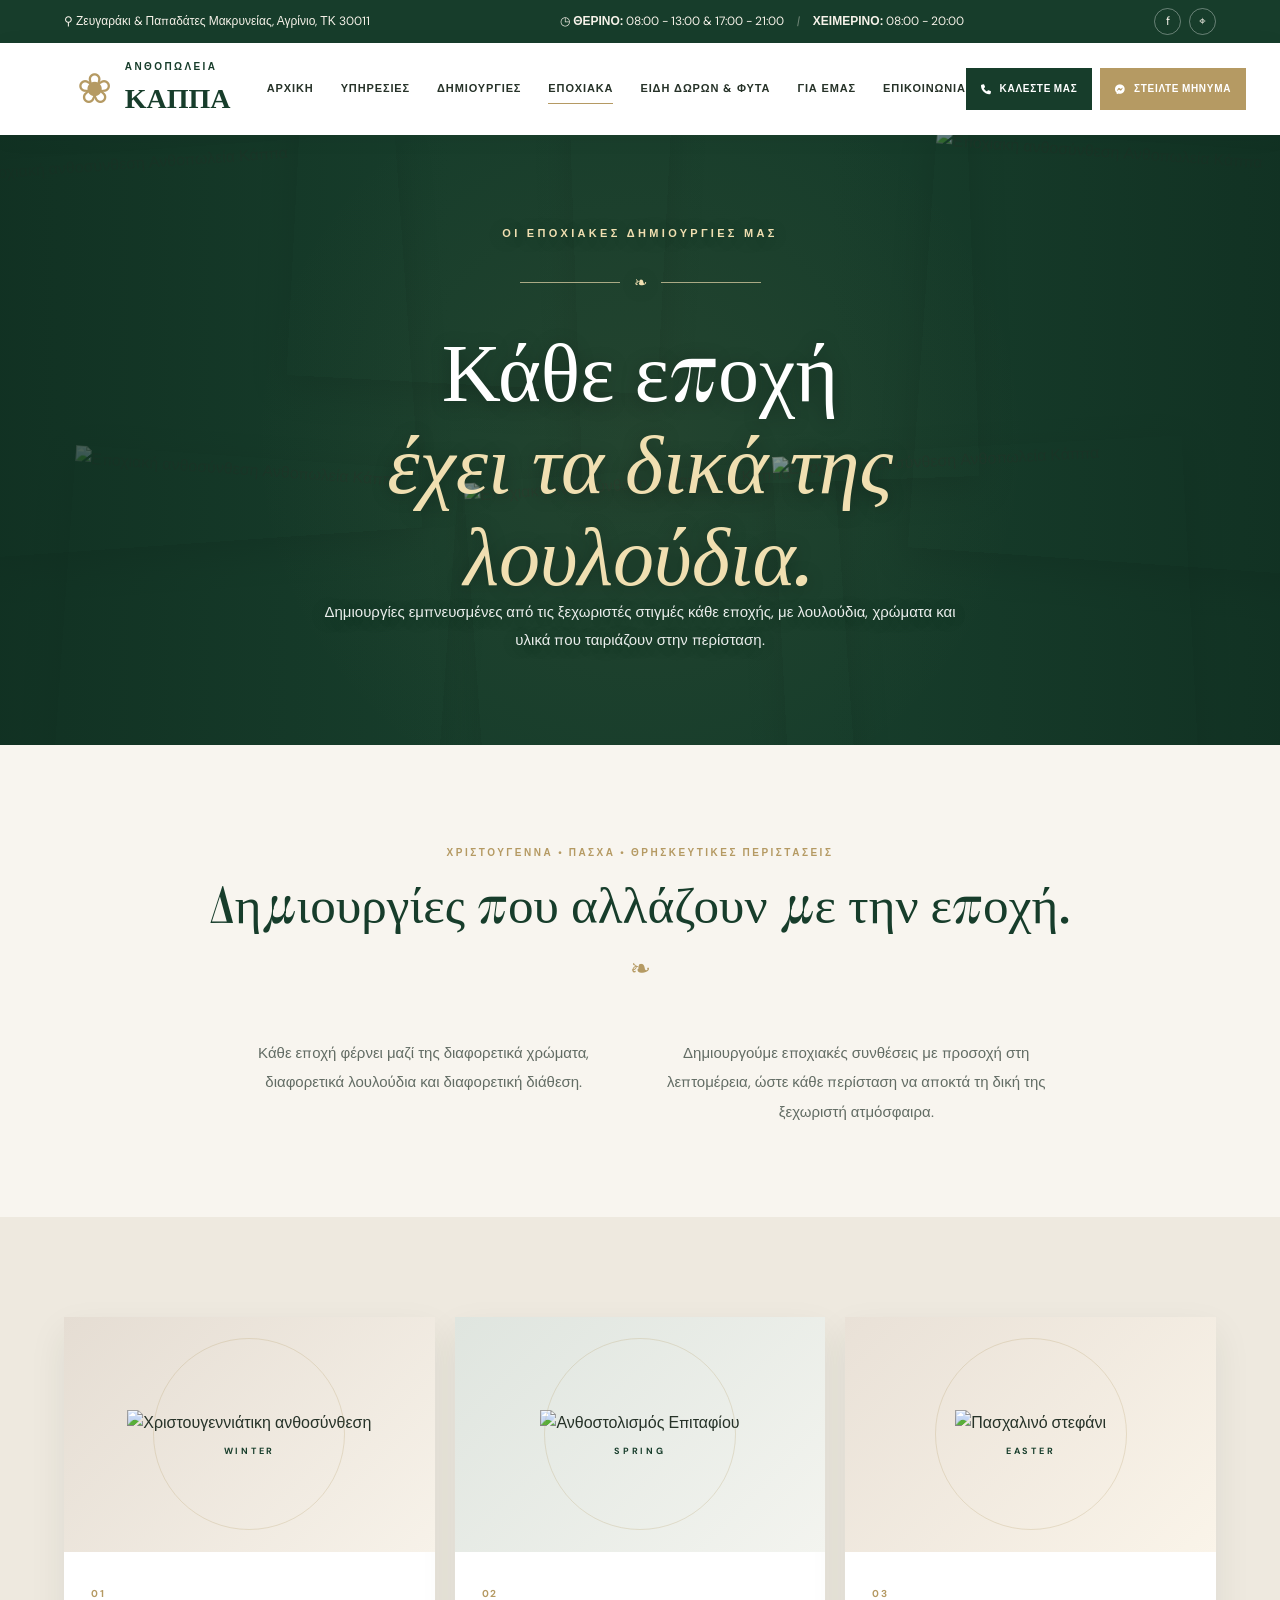
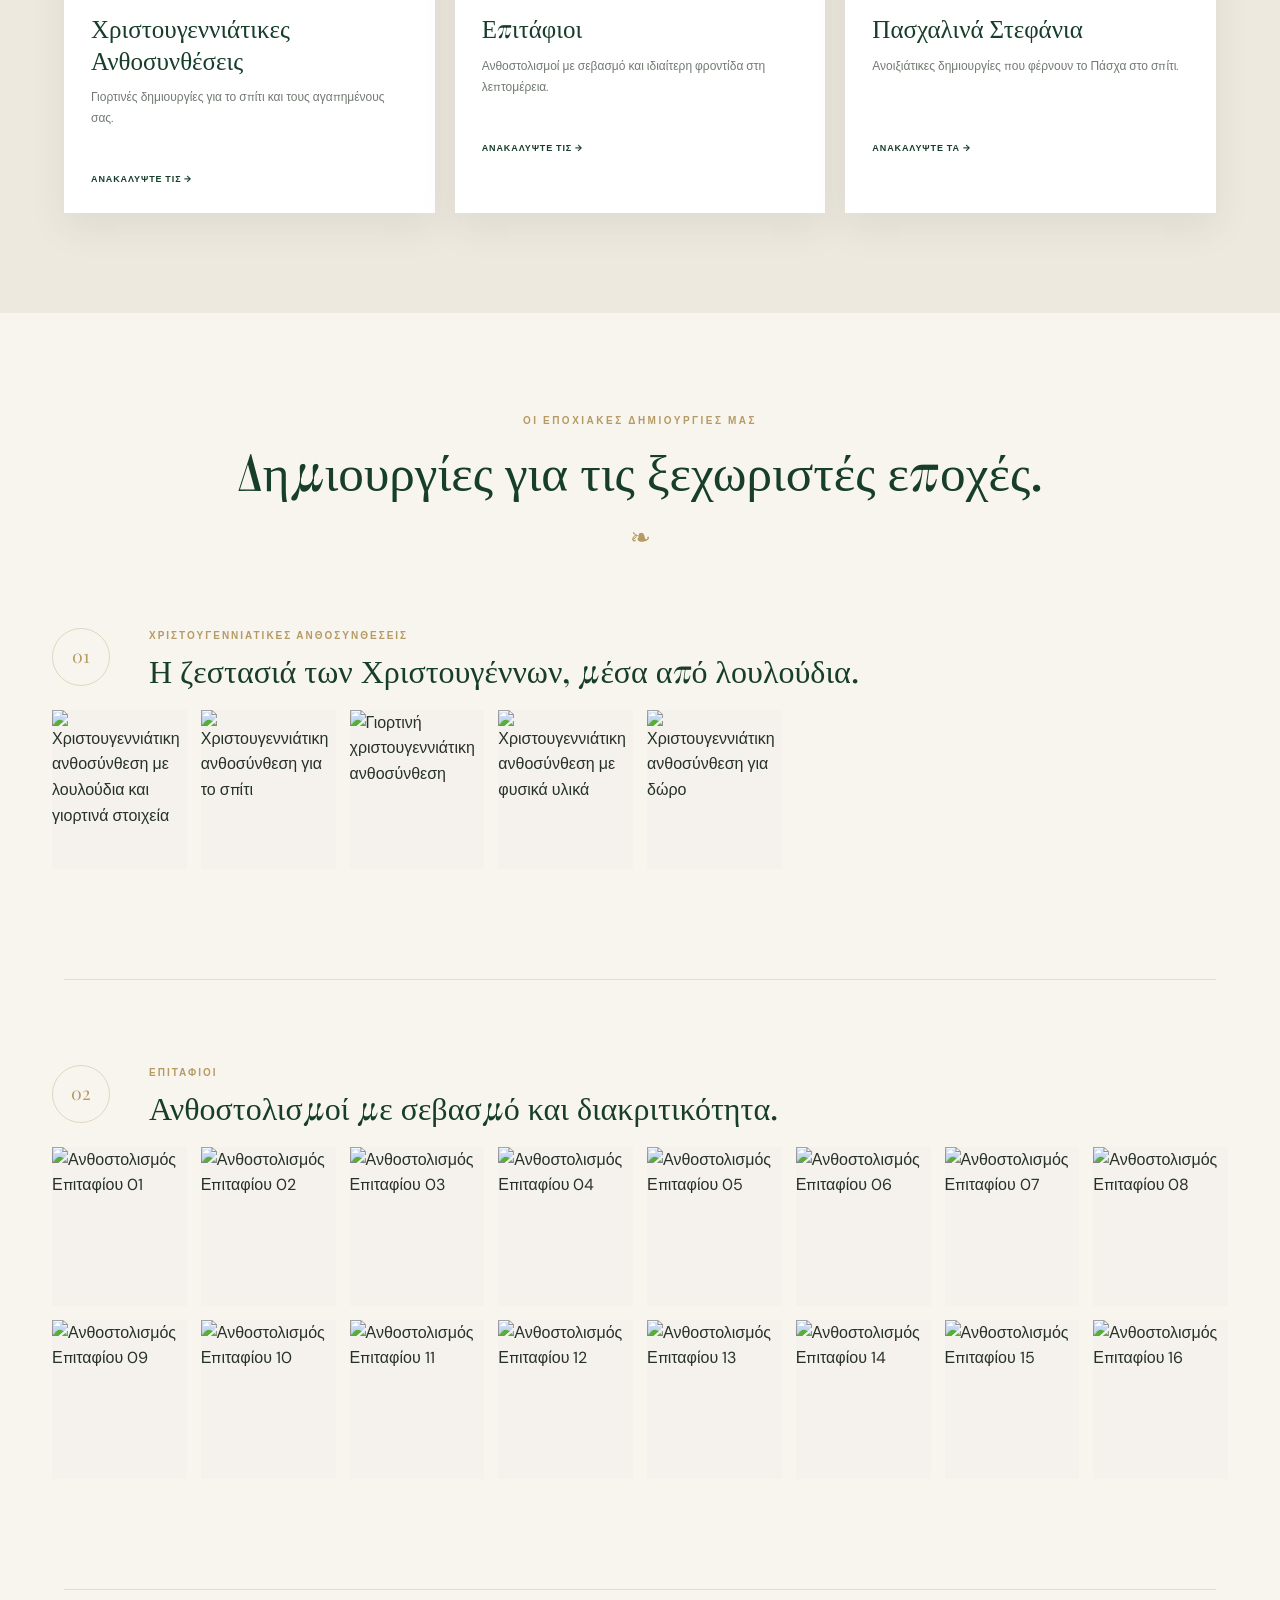
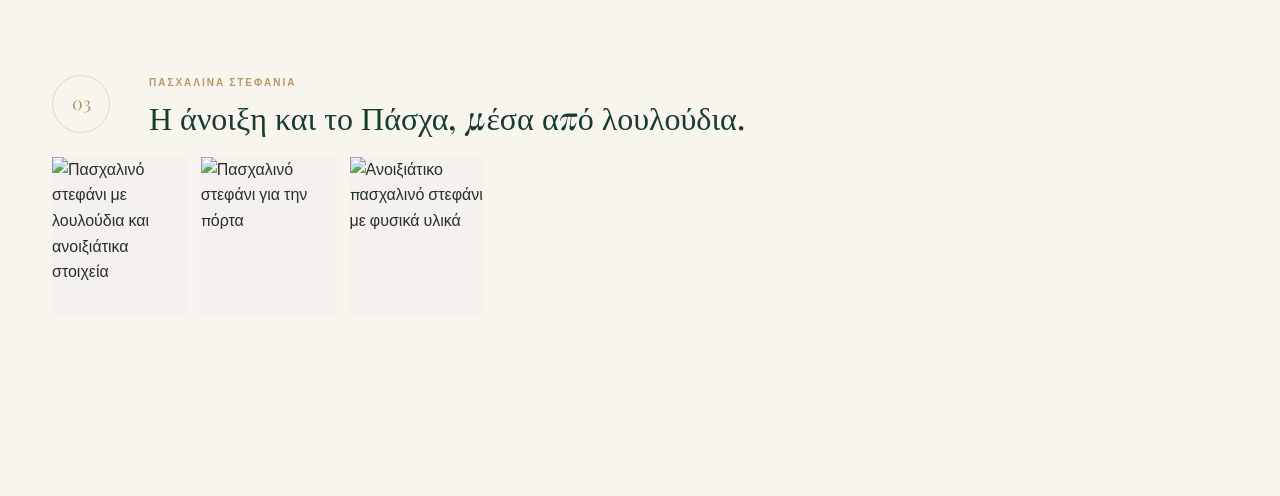
==== anthopoleia-kappa-clean/seasonal.html @ 79886b34 "Add files via upload" ====
<!doctype html>
<html lang="el">

<head>

    <meta charset="utf-8">

    <meta
        name="viewport"
        content="width=device-width, initial-scale=1"
    >

    <meta
        name="description"
        content="Ανθοπωλεία Κάππα — εποχιακές ανθοσυνθέσεις, Χριστουγεννιάτικες δημιουργίες, Επιτάφιοι και Πασχαλινά στεφάνια."
    >

    <title>
        Εποχιακά | Ανθοπωλεία Κάππα
    </title>

    <link rel="preconnect" href="https://fonts.googleapis.com">

    <link
        rel="preconnect"
        href="https://fonts.gstatic.com"
        crossorigin
    >

    <link
        href="https://fonts.googleapis.com/css2?family=DM+Sans:wght@400;500;600;700&family=Playfair+Display:ital,wght@0,500;0,600;1,500&display=swap"
        rel="stylesheet"
    >

    <link
        rel="stylesheet"
        href="https://cdnjs.cloudflare.com/ajax/libs/font-awesome/6.5.2/css/all.min.css"
    >

    <link
        rel="stylesheet"
        href="seasonal.css"
    >

</head>


<body>


<!-- =====================================================
     TOP BAR
     ===================================================== -->

<div class="topbar">

    <div>
        ⚲ Ζευγαράκι &amp; Παπαδάτες Μακρυνείας,
        Αγρίνιο, ΤΚ 30011
    </div>

    <div class="hours">

        ◷

        <b>ΘΕΡΙΝΟ:</b>
        08:00 - 13:00 &amp; 17:00 - 21:00

        <i>|</i>

        <b>ΧΕΙΜΕΡΙΝΟ:</b>
        08:00 - 20:00

    </div>

    <div class="social">

        <a
            href="https://www.facebook.com/anthopoleia.kappa?locale=el_GR"
            target="_blank"
            rel="noopener"
            aria-label="Facebook"
        >
            f
        </a>

        <a
            href="contact.html"
            aria-label="Επικοινωνία"
        >
            ⌖
        </a>

    </div>

</div>



<!-- =====================================================
     HEADER
     ===================================================== -->

<header class="header">

    <a
        class="logo"
        href="index.html"
        aria-label="Ανθοπωλεία Κάππα - Αρχική"
    >

        <span class="flower-logo">
            ❀
        </span>

        <span>

            <small>
                ΑΝΘΟΠΩΛΕΙΑ
            </small>

            <strong>
                ΚΑΠΠΑ
            </strong>

        </span>

    </a>


    <button
        class="menu"
        aria-label="Μενού"
        aria-expanded="false"
        type="button"
    >
        ☰
    </button>


    <!-- =================================================
         NAVIGATION
         ================================================= -->

    <nav id="mainNav">

        <a href="index.html">
            ΑΡΧΙΚΗ
        </a>


        <!-- ΥΠΗΡΕΣΙΕΣ -->

        <div class="nav-item has-dropdown">

            <div class="nav-parent">

                <a href="services.html">
                    ΥΠΗΡΕΣΙΕΣ
                </a>

            </div>

            <div class="dropdown">

                <a href="services.html#weddings">
                    ΣΤΟΛΙΣΜΟΙ ΓΑΜΩΝ
                </a>

                <a href="services.html#baptisms">
                    ΣΤΟΛΙΣΜΟΙ ΒΑΠΤΙΣΕΩΝ
                </a>

                <a href="services.html#wedding-baptism">
                    ΣΤΟΛΙΣΜΟΙ ΓΑΜΟΥ &amp; ΒΑΠΤΙΣΗΣ
                </a>

                <a href="services.html#epitaphs">
                    ΣΤΟΛΙΣΜΟΙ ΕΠΙΤΑΦΙΩΝ
                </a>

            </div>

        </div>


        <!-- ΔΗΜΙΟΥΡΓΙΕΣ -->

        <div class="nav-item has-dropdown">

            <div class="nav-parent">

                <a href="creations.html">
                    ΔΗΜΙΟΥΡΓΙΕΣ
                </a>

            </div>

            <div class="dropdown">

                <a href="creations.html#bouquets">
                    ΑΝΘΟΔΕΣΜΕΣ
                </a>

                <a href="creations.html#arrangements">
                    ΑΝΘΟΣΥΝΘΕΣΕΙΣ
                </a>

                <a href="creations.html#columns">
                    ΑΝΘΟΣΤΗΛΕΣ
                </a>

                <a href="creations.html#religious-festivals">
                    ΘΡΗΣΚΕΥΤΙΚΕΣ ΠΑΝΗΓΥΡΕΙΣ
                </a>

                <a href="creations.html#icons">
                    ΣΤΟΛΙΣΜΟΙ ΕΙΚΟΝΩΝ
                </a>

                <a href="creations.html#plant-baskets">
                    ΚΑΛΑΘΙΑ ΜΕ ΦΥΤΑ
                </a>

                <a href="creations.html#gift-baskets">
                    ΚΑΛΑΘΙΑ ΜΕ ΦΥΤΑ &amp; ΔΩΡΑ
                </a>

                <a href="creations.html#birthdays">
                    ΜΠΟΥΚΕΤΑ ΓΙΑ ΓΕΝΕΘΛΙΑ/ΓΕΝΝΗΣΕΙΣ/ΕΠΕΤΕΙΟΥΣ
                </a>

            </div>

        </div>


        <!-- ΕΠΟΧΙΑΚΑ -->

        <div class="nav-item has-dropdown">

            <div class="nav-parent">

                <a
                    href="seasonal.html"
                    class="active"
                >
                    ΕΠΟΧΙΑΚΑ
                </a>

            </div>

            <div class="dropdown">

                <a href="seasonal.html#christmas">
                    ΧΡΙΣΤΟΥΓΕΝΝΙΑΤΙΚΕΣ ΑΝΘΟΣΥΝΘΕΣΕΙΣ
                </a>

                <a href="seasonal.html#epitaphs">
                    ΕΠΙΤΑΦΙΟΙ
                </a>

                <a href="seasonal.html#easter">
                    ΠΑΣΧΑΛΙΝΑ ΣΤΕΦΑΝΙΑ
                </a>

            </div>

        </div>


        <!-- ΕΙΔΗ ΔΩΡΩΝ & ΦΥΤΑ -->

        <div class="nav-item has-dropdown">

            <div class="nav-parent">

                <a href="gifts-plants.html">
                    ΕΙΔΗ ΔΩΡΩΝ &amp; ΦΥΤΑ
                </a>

            </div>

            <div class="dropdown">

                <a href="gifts-plants.html#gifts">
                    ΕΙΔΗ ΔΩΡΩΝ
                </a>

                <a href="gifts-plants.html#plants">
                    ΦΥΤΑ &amp; ΓΛΑΣΤΡΕΣ
                </a>

                <a href="gifts-plants.html#gift-baskets">
                    ΚΑΛΑΘΙΑ ΜΕ ΦΥΤΑ &amp; ΔΩΡΑ
                </a>

                <a href="gifts-plants.html#memory-cemetery">
                    ΕΙΔΗ ΜΝΗΜΗΣ &amp; ΚΟΙΜΗΤΗΡΙΟΥ
                </a>

            </div>

        </div>


        <a href="index.html#about">
            ΓΙΑ ΕΜΑΣ
        </a>


        <a href="index.html#contact">
            ΕΠΙΚΟΙΝΩΝΙΑ
        </a>

    </nav>


    <div class="cta-buttons">

        <a
            href="tel:+302635051011"
            class="cta-primary"
            aria-label="Καλέστε μας"
        >
            <i class="fa-solid fa-phone"></i>
            <span>ΚΑΛΕΣΤΕ ΜΑΣ</span>
        </a>

        <a
            href="https://m.me/anthopoleia.kappa"
            class="cta-secondary"
            target="_blank"
            rel="noopener"
            aria-label="Στείλε μήνυμα"
        >
            <i class="fa-brands fa-facebook-messenger"></i>
            <span>ΣΤΕΙΛΤΕ ΜΗΝΥΜΑ</span>
        </a>

    </div>

</header>



<!-- =====================================================
     MAIN
     ===================================================== -->

<main>


<!-- =====================================================
     HERO
     ===================================================== -->

<section class="seasonal-hero">

    <div class="seasonal-collage">

        <div class="collage-photo collage-photo-1">
            <img
                src="images/fotos/foto-1.png"
                alt="Εποχιακή ανθοσύνθεση Ανθοπωλεία Κάππα"
            >
        </div>

        <div class="collage-photo collage-photo-2">
            <img
                src="images/fotos/foto-2.png"
                alt="Εποχιακή ανθοσύνθεση Ανθοπωλεία Κάππα"
            >
        </div>

        <div class="collage-photo collage-photo-3">
            <img
                src="images/fotos/foto-3.png"
                alt="Εποχιακή ανθοσύνθεση Ανθοπωλεία Κάππα"
            >
        </div>

        <div class="collage-photo collage-photo-4">
            <img
                src="images/fotos/foto-4.png"
                alt="Εποχιακή ανθοσύνθεση Ανθοπωλεία Κάππα"
            >
        </div>

        <div class="collage-photo collage-photo-5">
            <img
                src="images/fotos/foto-5.png"
                alt="Εποχιακή ανθοσύνθεση Ανθοπωλεία Κάππα"
            >
        </div>

        <div class="collage-photo collage-photo-6">
            <img
                src="images/fotos/foto-6.png"
                alt="Εποχιακή ανθοσύνθεση Ανθοπωλεία Κάππα"
            >
        </div>

        <div class="collage-photo collage-photo-7">
            <img
                src="images/fotos/foto-7.png"
                alt="Εποχιακή ανθοσύνθεση Ανθοπωλεία Κάππα"
            >
        </div>

    </div>


    <div class="seasonal-collage-overlay"></div>


    <div class="seasonal-hero-content">

        <p>
            ΟΙ ΕΠΟΧΙΑΚΕΣ ΔΗΜΙΟΥΡΓΙΕΣ ΜΑΣ
        </p>

        <div class="hero-rule">

            <span></span>

            ❧

            <span></span>

        </div>

        <h1>
            Κάθε εποχή<br>
            <em>έχει τα δικά της λουλούδια.</em>
        </h1>

        <div class="hero-intro">

            Δημιουργίες εμπνευσμένες από
            τις ξεχωριστές στιγμές κάθε εποχής,
            με λουλούδια, χρώματα και υλικά
            που ταιριάζουν στην περίσταση.

        </div>

    </div>


</section>



<!-- =====================================================
     INTRO
     ===================================================== -->

<section class="seasonal-intro section">

    <div class="section-title">

        <p>
            ΧΡΙΣΤΟΥΓΕΝΝΑ • ΠΑΣΧΑ • ΘΡΗΣΚΕΥΤΙΚΕΣ ΠΕΡΙΣΤΑΣΕΙΣ
        </p>

        <h2>
            Δημιουργίες που αλλάζουν με την εποχή.
        </h2>

        <div class="title-decoration">
            ❧
        </div>

    </div>


    <div class="intro-text">

        <p>

            Κάθε εποχή φέρνει μαζί της
            διαφορετικά χρώματα, διαφορετικά
            λουλούδια και διαφορετική διάθεση.

        </p>

        <p>

            Δημιουργούμε εποχιακές συνθέσεις
            με προσοχή στη λεπτομέρεια,
            ώστε κάθε περίσταση να αποκτά
            τη δική της ξεχωριστή ατμόσφαιρα.

        </p>

    </div>

</section>



<!-- =====================================================
     SEASONAL SELECTOR
     ===================================================== -->

<section class="seasonal-selector">

    <div class="section">

        <div class="season-cards">


            <!-- CHRISTMAS -->

            <a
                href="#christmas"
                class="season-card christmas-card"
            >

                <div class="season-card-art">

                    <img
                        src="images/christmas/xristougenniatiki-anthosynthesi-4.png"
                        alt="Χριστουγεννιάτικη ανθοσύνθεση"
                    >

                    <div class="season-card-art-overlay"></div>

                    <small>
                        WINTER
                    </small>

                </div>

                <div class="season-card-content">

                    <span class="number">
                        01
                    </span>

                    <h3>
                        Χριστουγεννιάτικες
                        Ανθοσυνθέσεις
                    </h3>

                    <p>
                        Γιορτινές δημιουργίες
                        για το σπίτι και τους
                        αγαπημένους σας.
                    </p>

                    <span class="season-link">
                        ΑΝΑΚΑΛΥΨΤΕ ΤΙΣ →
                    </span>

                </div>

            </a>



            <!-- EPITAPHS -->

            <a
                href="#epitaphs"
                class="season-card epitaph-card"
            >

                <div class="season-card-art">

                    <img
                        src="images/EPITAPHS!/epitaph-05.png"
                        alt="Ανθοστολισμός Επιταφίου"
                    >

                    <div class="season-card-art-overlay"></div>

                    <small>
                        SPRING
                    </small>

                </div>

                <div class="season-card-content">

                    <span class="number">
                        02
                    </span>

                    <h3>
                        Επιτάφιοι
                    </h3>

                    <p>
                        Ανθοστολισμοί με σεβασμό
                        και ιδιαίτερη φροντίδα
                        στη λεπτομέρεια.
                    </p>

                    <span class="season-link">
                        ΑΝΑΚΑΛΥΨΤΕ ΤΙΣ →
                    </span>

                </div>

            </a>



            <!-- EASTER -->

            <a
                href="#easter"
                class="season-card easter-card"
            >

                <div class="season-card-art">

                    <img
                        src="images/easter/pashalino-stefani-3.png"
                        alt="Πασχαλινό στεφάνι"
                    >

                    <div class="season-card-art-overlay"></div>

                    <small>
                        EASTER
                    </small>

                </div>

                <div class="season-card-content">

                    <span class="number">
                        03
                    </span>

                    <h3>
                        Πασχαλινά
                        Στεφάνια
                    </h3>

                    <p>
                        Ανοιξιάτικες δημιουργίες
                        που φέρνουν το Πάσχα
                        στο σπίτι.
                    </p>

                    <span class="season-link">
                        ΑΝΑΚΑΛΥΨΤΕ ΤΑ →
                    </span>

                </div>

            </a>

        </div>

    </div>

</section>



<!-- =====================================================
     SEASONAL GALLERY
     ===================================================== -->

<section class="seasonal-gallery section">


    <div class="section-title">

        <p>
            ΟΙ ΕΠΟΧΙΑΚΕΣ ΔΗΜΙΟΥΡΓΙΕΣ ΜΑΣ
        </p>

        <h2>
            Δημιουργίες για τις ξεχωριστές εποχές.
        </h2>

        <div class="title-decoration">
            ❧
        </div>

    </div>



    <!-- =================================================
         CHRISTMAS
         ================================================= -->

<article
    id="christmas"
    class="season-block christmas-block"
>

    <div class="season-heading">

        <div class="season-number">
            01
        </div>

        <div>

            <p>
                ΧΡΙΣΤΟΥΓΕΝΝΙΑΤΙΚΕΣ ΑΝΘΟΣΥΝΘΕΣΕΙΣ
            </p>

            <h3>
                Η ζεστασιά των Χριστουγέννων,
                μέσα από λουλούδια.
            </h3>

        </div>

    </div>

<!--
    <div class="season-description">

        <p>
            Χριστουγεννιάτικες συνθέσεις
            για τραπέζια, χώρους και δώρα,
            με γιορτινά χρώματα και φυσικά υλικά.
        </p>

    </div>
    
-->

    <div class="season-gallery-grid">

        <!-- Χριστουγεννιάτικη ανθοσύνθεση 1 -->

        <div class="season-photo">

            <img
                src="images/christmas/xristougenniatiki-anthosynthesi-1.png"
                alt="Χριστουγεννιάτικη ανθοσύνθεση με λουλούδια και γιορτινά στοιχεία"
                loading="lazy"
            >

        </div>


        <!-- Χριστουγεννιάτικη ανθοσύνθεση 2 -->

        <div class="season-photo">

            <img
                src="images/christmas/xristougenniatiki-anthosynthesi-2.png"
                alt="Χριστουγεννιάτικη ανθοσύνθεση για το σπίτι"
                loading="lazy"
            >

        </div>


        <!-- Χριστουγεννιάτικη ανθοσύνθεση 3 -->

        <div class="season-photo">

            <img
                src="images/christmas/xristougenniatiki-anthosynthesi-3.png"
                alt="Γιορτινή χριστουγεννιάτικη ανθοσύνθεση"
                loading="lazy"
            >

        </div>


        <!-- Χριστουγεννιάτικη ανθοσύνθεση 4 -->

        <div class="season-photo">

            <img
                src="images/christmas/xristougenniatiki-anthosynthesi-4.png"
                alt="Χριστουγεννιάτικη ανθοσύνθεση με φυσικά υλικά"
                loading="lazy"
            >

        </div>


        <!-- Χριστουγεννιάτικη ανθοσύνθεση 5 -->

        <div class="season-photo">

            <img
                src="images/christmas/xristougenniatiki-anthosynthesi-5.png"
                alt="Χριστουγεννιάτικη ανθοσύνθεση για δώρο"
                loading="lazy"
            >

        </div>

    </div>


    
</article>



    <!-- =================================================
         EPITAPHS
         ================================================= -->

    <article
        id="epitaphs"
        class="season-block epitaph-block"
    >

        <div class="season-heading">

            <div class="season-number">
                02
            </div>

            <div>

                <p>
                    ΕΠΙΤΑΦΙΟΙ
                </p>

                <h3>
                    Ανθοστολισμοί με σεβασμό
                    και διακριτικότητα.
                </h3>

            </div>

        </div>
<!--

        <div class="season-description">

            <p>
                Προσεγμένες ανθοσυνθέσεις
                για τον Επιτάφιο, με σεβασμό
                στο χαρακτήρα και την ιερότητα
                της περίστασης.
            </p>

        </div>
        
-->


        <div class="season-gallery-grid">

            <div class="season-photo">
                <img
                    src="images/EPITAPHS!/epitaph-01.png"
                    alt="Ανθοστολισμός Επιταφίου 01"
                    loading="lazy"
                >
            </div>

            <div class="season-photo">
                <img
                    src="images/EPITAPHS!/epitaph-02.png"
                    alt="Ανθοστολισμός Επιταφίου 02"
                    loading="lazy"
                >
            </div>

            <div class="season-photo">
                <img
                    src="images/EPITAPHS!/epitaph-03.png"
                    alt="Ανθοστολισμός Επιταφίου 03"
                    loading="lazy"
                >
            </div>

            <div class="season-photo">
                <img
                    src="images/EPITAPHS!/epitaph-04.png"
                    alt="Ανθοστολισμός Επιταφίου 04"
                    loading="lazy"
                >
            </div>

            <div class="season-photo">
                <img
                    src="images/EPITAPHS!/epitaph-05.png"
                    alt="Ανθοστολισμός Επιταφίου 05"
                    loading="lazy"
                >
            </div>

            <div class="season-photo">
                <img
                    src="images/EPITAPHS!/epitaph-06.png"
                    alt="Ανθοστολισμός Επιταφίου 06"
                    loading="lazy"
                >
            </div>

            <div class="season-photo">
                <img
                    src="images/EPITAPHS!/epitaph-07.png"
                    alt="Ανθοστολισμός Επιταφίου 07"
                    loading="lazy"
                >
            </div>

            <div class="season-photo">
                <img
                    src="images/EPITAPHS!/epitaph-08.png"
                    alt="Ανθοστολισμός Επιταφίου 08"
                    loading="lazy"
                >
            </div>

            <div class="season-photo">
                <img
                    src="images/EPITAPHS!/epitaph-09.png"
                    alt="Ανθοστολισμός Επιταφίου 09"
                    loading="lazy"
                >
            </div>

            <div class="season-photo">
                <img
                    src="images/EPITAPHS!/epitaph-10.png"
                    alt="Ανθοστολισμός Επιταφίου 10"
                    loading="lazy"
                >
            </div>

            <div class="season-photo">
                <img
                    src="images/EPITAPHS!/epitaph-11.png"
                    alt="Ανθοστολισμός Επιταφίου 11"
                    loading="lazy"
                >
            </div>

            <div class="season-photo">
                <img
                    src="images/EPITAPHS!/epitaph-12.png"
                    alt="Ανθοστολισμός Επιταφίου 12"
                    loading="lazy"
                >
            </div>

            <div class="season-photo">
                <img
                    src="images/EPITAPHS!/epitaph-13.png"
                    alt="Ανθοστολισμός Επιταφίου 13"
                    loading="lazy"
                >
            </div>

            <div class="season-photo">
                <img
                    src="images/EPITAPHS!/epitaph-14.png"
                    alt="Ανθοστολισμός Επιταφίου 14"
                    loading="lazy"
                >
            </div>

            <div class="season-photo">
                <img
                    src="images/EPITAPHS!/epitaph-15.png"
                    alt="Ανθοστολισμός Επιταφίου 15"
                    loading="lazy"
                >
            </div>

            <div class="season-photo">
                <img
                    src="images/EPITAPHS!/epitaph-16.png"
                    alt="Ανθοστολισμός Επιταφίου 16"
                    loading="lazy"
                >
                </div>

            
        </div>

    </article>



    <!-- =================================================
         EASTER
         ================================================= -->

    <article
        id="easter"
        class="season-block easter-block"
    >

        <div class="season-heading">

            <div class="season-number">
                03
            </div>

                <div>

                    <p>
                        ΠΑΣΧΑΛΙΝΑ ΣΤΕΦΑΝΙΑ
                    </p>

                    <h3>
                        Η άνοιξη και το Πάσχα,
                        μέσα από λουλούδια.
                    </h3>

                </div>

            </div>

<!--
            <div class="season-description">

                <p>
                    Πασχαλινά στεφάνια
                    για την πόρτα και το σπίτι,
                    με ανοιξιάτικα χρώματα και φυσικά υλικά.
                </p>

            </div>
            
-->


            <div class="season-gallery-grid">

                <!-- Πασχαλινό στεφάνι 1 -->

                <div class="season-photo">

                    <img
                        src="images/easter/pashalino-stefani-1.png"
                        alt="Πασχαλινό στεφάνι με λουλούδια και ανοιξιάτικα στοιχεία"
                        loading="lazy"
                    >

                </div>


                <!-- Πασχαλινό στεφάνι 2 -->

                <div class="season-photo">

                    <img
                        src="images/easter/pashalino-stefani-2.png"
                        alt="Πασχαλινό στεφάνι για την πόρτα"
                        loading="lazy"
                    >

                </div>


                <!-- Πασχαλινό στεφάνι 3 -->

                <div class="season-photo">

                    <img
                        src="images/easter/pashalino-stefani-3.png"
                        alt="Ανοιξιάτικο πασχαλινό στεφάνι με φυσικά υλικά"
                        loading="lazy"
                    >

                </div>

            </div>


    </article>


</section>


</main>



<!-- =====================================================
     FOOTER
     ===================================================== 

<footer id="contact">

    <div class="footer-grid">

        <div>

            <h3>
                ΑΝΘΟΠΩΛΕΙΑ ΚΑΠΠΑ ❀࿐
            </h3>

            <p>

                Εσύ το φαντάζεσαι.<br>
                Εμείς το δημιουργούμε.

            </p>

        </div>


        <div>

            <h4>
                ΕΠΙΚΟΙΝΩΝΙΑ ✉︎ ☎︎
            </h4>

            <p>

                <a href="mailto:flowerkappa@yahoo.gr">
                    flowerkappa@yahoo.gr
                </a>

            </p>

            <p>

                <a href="tel:+302635051011">
                    2635 051011
                </a>

                <br>

                <a href="tel:+306958786970">
                    6958 786970
                </a>

                <br>

                <a href="tel:+306943153089">
                    6943 153089
                </a>

            </p>

        </div>


        <div>

            <h4>
                ΩΡΑΡΙΟ 🕒
            </h4>

            <p>

                <span class="footer-label">Θερινό:</span>
                08:00–13:00 &amp; 17:00–21:00

                <br>

                <span class="footer-label">Χειμερινό:</span>
                08:00–20:00

            </p>

        </div>


        <div>

            <h4>
                ΔΙΕΥΘΥΝΣΗ 📌
            </h4>

            <p>

                Ζευγαράκι &amp;
                Παπαδάτες Μακρυνείας

                <br>

                Αγρίνιο,
                ΤΚ 30011

            </p>

            <p class="footer-links">

                <a
                    href="https://www.facebook.com/anthopoleia.kappa/photos_by?locale=el_GR"
                    target="_blank"
                    rel="noopener"
                >
                    Facebook
                </a>

                &nbsp;·&nbsp;

                <a
                    href="https://m.me/anthopoleia.kappa"
                    target="_blank"
                    rel="noopener"
                >
                    Messenger
                </a>

            </p>

        </div>

    </div>


    <div class="copyright">

        © Ανθοπωλεία Κάππα

    </div>

</footer>

-->


<script>

const menu = document.querySelector(".menu");
const nav = document.querySelector(".header nav");


/* =====================================================
   MOBILE MAIN MENU
   ===================================================== */

if (menu && nav) {

    menu.addEventListener("click", () => {

        const open =
            nav.classList.toggle("open");

        menu.setAttribute(
            "aria-expanded",
            open ? "true" : "false"
        );

        menu.textContent =
            open ? "✕" : "☰";

    });


    nav.querySelectorAll("a").forEach(link => {

        link.addEventListener("click", () => {

            if (
                link.closest(".dropdown")
            ) {

                nav.classList.remove("open");

                menu.setAttribute(
                    "aria-expanded",
                    "false"
                );

                menu.textContent = "☰";

            }

        });

    });

}


/* =====================================================
   DROPDOWNS
   ===================================================== */

const dropdownToggles =
    document.querySelectorAll(".dropdown-toggle");


dropdownToggles.forEach(toggle => {

    toggle.addEventListener("click", function(e) {

        e.preventDefault();
        e.stopPropagation();

        const parent =
            this.closest(".nav-item");

        const isOpen =
            parent.classList.contains("dropdown-open");


        document
            .querySelectorAll(".nav-item.dropdown-open")
            .forEach(item => {

                if (item !== parent) {

                    item.classList.remove(
                        "dropdown-open"
                    );

                    const button =
                        item.querySelector(
                            ".dropdown-toggle"
                        );

                    if (button) {

                        button.setAttribute(
                            "aria-expanded",
                            "false"
                        );

                    }

                }

            });


        parent.classList.toggle(
            "dropdown-open",
            !isOpen
        );


        this.setAttribute(
            "aria-expanded",
            !isOpen ? "true" : "false"
        );

    });

});


/* =====================================================
   CLICK OUTSIDE
   ===================================================== */

document.addEventListener("click", function(e) {

    if (
        !e.target.closest(
            ".nav-item.has-dropdown"
        )
    ) {

        document
            .querySelectorAll(
                ".nav-item.dropdown-open"
            )
            .forEach(item => {

                item.classList.remove(
                    "dropdown-open"
                );

                const button =
                    item.querySelector(
                        ".dropdown-toggle"
                    );

                if (button) {

                    button.setAttribute(
                        "aria-expanded",
                        "false"
                    );

                }

            });

    }

});


/* =====================================================
   CLOSE MOBILE MENU ON RESIZE
   ===================================================== */

window.addEventListener("resize", () => {

    if (
        window.innerWidth > 800 &&
        nav
    ) {

        nav.classList.remove("open");

        if (menu) {

            menu.setAttribute(
                "aria-expanded",
                "false"
            );

            menu.textContent = "☰";

        }

    }

});

</script>


</body>

</html>
---- anthopoleia-kappa-clean/seasonal.css ----
/* =====================================================
   RESET
   ===================================================== */

*{
    box-sizing:border-box;
    margin:0;
    padding:0;
}

html{
    scroll-behavior:smooth;
}

body{
    font-family:"DM Sans",Arial,sans-serif;
    color:#263228;
    background:#f8f5ef;
    line-height:1.6;
}

a{
    color:inherit;
    text-decoration:none;
}

img{
    display:block;
    max-width:100%;
}


/* =====================================================
   TOP BAR
   ===================================================== */

.topbar{
    min-height:42px;
    padding:8px 5%;

    background:#173d2b;
    color:#f6f2e9;

    display:flex;
    align-items:center;
    justify-content:space-between;

    gap:20px;

    font-size:12px;
}

.hours{
    text-align:center;
    flex:1;
}

.topbar i{
    opacity:.4;
    margin:0 10px;
}

.social{
    display:flex;
    gap:8px;
}

.social a{
    width:27px;
    height:27px;

    border:1px solid #ffffff59;
    border-radius:50%;

    display:flex;
    align-items:center;
    justify-content:center;

    transition:
        background .25s ease,
        border-color .25s ease;
}

.social a:hover{
    background:#ffffff14;
    border-color:#ffffff90;
}


/* =====================================================
   HEADER
   ===================================================== */

.header{
    height:92px;

    padding:0 5%;

    background:#fffffff7;

    display:flex;
    align-items:center;
    justify-content:space-between;

    position:sticky;
    top:0;

    z-index:100;

    box-shadow:
        0 3px 20px #1428190f;
}

.logo{
    display:flex;
    align-items:center;
    gap:13px;

    color:#173d2b;

    min-width:190px;
}

.flower-logo{
    color:#b59a63;
    font-size:42px;
}

.logo small{
    display:block;

    font-size:10px;
    font-weight:700;

    letter-spacing:.24em;
}

.logo strong{
    display:block;

    font-family:"Playfair Display",Georgia,serif;

    font-size:28px;
}

.header nav{
    display:flex;
    gap:24px;
}

.header nav a{
    font-size:11px;
    font-weight:700;

    letter-spacing:.08em;

    padding:35px 0;

    position:relative;
}

.header nav a.active{
    color:#173d2b;
}

/* =====================================================
   ACTIVE MENU LINE
   ===================================================== */

.header nav a.active:before{
    display:none;
}



/* =====================================================
   CALL / MESSAGE BUTTONS
   ===================================================== */

.cta-buttons{
    display:flex;
    align-items:center;
    gap:8px;
    flex:0 0 auto;
}

.cta-buttons a{
    display:flex;
    align-items:center;
    justify-content:center;
    gap:8px;

    min-height:42px;
    padding:12px 15px;

    white-space:nowrap;

    font-size:10px;
    font-weight:700;

    letter-spacing:.07em;

    transition:
        background .25s ease,
        transform .25s ease;
}

.cta-primary{
    background:#173d2b;
    color:#fff;
}

.cta-primary:hover{
    background:#28583e;
    transform:translateY(-1px);
}

.cta-secondary{
    background:#b59a63;
    color:#fff;
}

.cta-secondary:hover{
    background:#9f8652;
    transform:translateY(-1px);
}


.menu{
    display:none;
    border:0;
    background:none;
    color:#173d2b;
    font-size:27px;
    cursor:pointer;
}


/* =====================================================
   DROPDOWN
   ===================================================== */

.nav-item{
    position:relative;
}

.nav-parent{
    display:flex;
    align-items:center;
    gap:5px;
}

.dropdown{
    position:absolute;

    top:calc(100% - 12px);
    left:0;

    transform:translate(-50%,10px);

    width:245px;

    padding:12px 0;

    background:#fff;

    border-top:2px solid #b59a63;

    box-shadow:
        0 18px 45px rgba(20,40,25,.16);

    opacity:0;
    visibility:hidden;

    pointer-events:none;

    transition:
        opacity .25s ease,
        transform .25s ease,
        visibility .25s ease;

    z-index:300;
}

.dropdown::before{
    display:none;
}


.dropdown a{
    display:block;

    padding:13px 20px !important;

    color:#314238;

    font-size:10px !important;
    font-weight:700;

    letter-spacing:.07em;

    white-space:normal;

    border-bottom:1px solid #eee9df;

    transition:
        background .2s ease,
        color .2s ease,
        padding-left .2s ease;
}

.dropdown a:last-child{
    border-bottom:0;
}

.dropdown a:hover{
    background:#f8f5ef;

    color:#173d2b;

    padding-left:25px !important;
}

@media(min-width:801px){

    .nav-item.has-dropdown:hover .dropdown{
        opacity:1;
        visibility:visible;

        transform:translate(-50%,0);

        pointer-events:auto;
    }

}
/* =====================================================
   MAIN NAVIGATION
   ===================================================== */

.header nav{
    display:flex;
    align-items:stretch;

    gap:24px;

    height:100%;
}

.header nav > a,
.header nav .nav-parent > a{

    position:relative;

    display:flex;
    align-items:center;

    height:100%;

    padding:0;

    color:#263228;

    font-size:11px;
    font-weight:700;

    letter-spacing:.08em;

    white-space:nowrap;

    transition:
        color .25s ease;
}


/* =====================================================
   MAIN MENU HOVER / ACTIVE LINE
   ===================================================== */

.header nav > a::after,
.header nav .nav-parent > a::after{

    content:"";

    position:absolute;

    left:0;
    right:0;
    bottom:31px;

    height:1.5px;

    background:#b59a63;

    transform:scaleX(0);
    transform-origin:center;

    transition:
        transform .25s ease;
}

.header nav > a:hover,
.header nav .nav-parent > a:hover{

    color:#173d2b;
}

.header nav > a:hover::after,
.header nav .nav-parent > a:hover::after,
.header nav > a.active::after,
.header nav .nav-parent > a.active::after{

    transform:scaleX(1);
}


/* =====================================================
   NAV ITEM
   ===================================================== */

.nav-item{
    position:relative;

    height:100%;

    display:flex;
    align-items:stretch;
}

.nav-parent{
    display:flex;
    align-items:center;

    height:100%;
}


/* =====================================================
   DROPDOWN
   ===================================================== */

.dropdown{

    position:absolute;

    top:100%;
    left:50%;

    transform:
        translate(-50%, 12px);

    width:315px;

    padding:0;

    background:#fff;

    border-top:2px solid #b59a63;

    box-shadow:
        0 18px 45px rgba(20,40,25,.16);

    opacity:0;
    visibility:hidden;

    pointer-events:none;

    z-index:300;

    transition:
        opacity .22s ease,
        transform .22s ease,
        visibility .22s ease;
}


/* =====================================================
   DROPDOWN OPEN - DESKTOP
   ===================================================== */

@media (min-width:801px){

    .nav-item.has-dropdown:hover > .dropdown{

        opacity:1;
        visibility:visible;

        transform:
            translate(-50%, 0);

        pointer-events:auto;
    }

}


/* =====================================================
   DROPDOWN DECORATION
   ===================================================== */

.dropdown::before{
    display:none;
}


/* =====================================================
   DROPDOWN LINKS
   ===================================================== */

.dropdown a{

    display:flex;
    align-items:center;

    min-height:48px;

    padding:13px 25px !important;

    color:#314238;

    font-size:10px !important;
    font-weight:700;

    letter-spacing:.07em;

    white-space:normal;

    border-bottom:1px solid #eee9df;

    transition:
        background .2s ease,
        color .2s ease,
        padding-left .2s ease;
}

.dropdown a:last-child{
    border-bottom:0;
}

.dropdown a:hover{

    background:#f8f5ef;

    color:#173d2b;

    padding-left:31px !important;
}


/* =====================================================
   REMOVE ANY DROPDOWN ARROW
   ===================================================== */

.dropdown-toggle{
    display:none !important;
}




/* =====================================================
   MOBILE MENU BUTTON
   ===================================================== */

.menu{
    display:none;
}


/* =====================================================
   MOBILE MENU
   ===================================================== */

@media(max-width:800px){

    .menu{

        display:block;

        border:0;

        background:none;

        font-size:27px;

        color:#173d2b;

        cursor:pointer;

        line-height:1;
    }


    .header nav{

        display:none;

        position:absolute;

        left:0;
        right:0;

        top:72px;

        height:auto;

        background:#fff;

        padding:15px 20px;

        flex-direction:column;

        gap:0;

        box-shadow:
            0 10px 20px #14281912;
    }

    .header nav.open{
        display:flex;
    }


    .header nav > a,
    .header nav .nav-parent > a{

        display:flex;

        width:100%;

        min-height:45px;

        height:auto;

        padding:13px 5px;

        border-bottom:1px solid #eee;

        align-items:center;
    }


    /* Δεν θέλουμε χρυσή γραμμή στο mobile */

    .header nav > a::after,
    .header nav .nav-parent > a::after{

        display:none;
    }


    /* ---------------------------------------------
       MOBILE NAV ITEMS
       --------------------------------------------- */

    .header nav .nav-item{

        width:100%;

        height:auto;

        display:block;
    }

    .header nav .nav-parent{

        width:100%;

        height:auto;

        display:block;
    }


    /* ---------------------------------------------
       MOBILE DROPDOWNS
       --------------------------------------------- */

    .header nav .dropdown{

        position:static;

        width:100%;

        padding:0;

        transform:none;

        background:#f8f5ef;

        border-top:0;

        box-shadow:none;

        opacity:0;

        visibility:hidden;

        max-height:0;

        overflow:hidden;

        pointer-events:none;

        transition:
            max-height .35s ease,
            opacity .25s ease,
            visibility .25s ease;
    }


    .header nav .dropdown::before{
        display:none;
    }


    /*
       Στο mobile το dropdown ανοίγει
       όταν το .nav-item αποκτήσει
       την κλάση .dropdown-open.
    */

    .header nav .nav-item.dropdown-open
    .dropdown{

        opacity:1;

        visibility:visible;

        max-height:600px;

        pointer-events:auto;
    }


    .header nav .dropdown a{

        display:flex;

        width:100%;

        min-height:42px;

        padding:12px 18px 12px 25px !important;

        border-bottom:1px solid #e4ded4;

        color:#596158;

        font-size:9px !important;

        letter-spacing:.08em;
    }

    .header nav .dropdown a:hover{

        padding-left:30px !important;

        background:#eee9df;

        color:#173d2b;
    }


    /* Κρύβουμε οποιοδήποτε πιθανό βελάκι */

    .dropdown-toggle{
        display:none !important;
    }


    /* CALL / MESSAGE */

    .cta-buttons{
        display:none;
    }

}


/* =====================================================
   HERO
   ===================================================== */

/* =====================================================
   HERO — 7 PHOTO COLLAGE
   ===================================================== */

.seasonal-hero{
    min-height:570px;

    position:relative;

    display:flex;
    align-items:center;
    justify-content:center;

    overflow:hidden;

    background:#173d2b;
}


/* =====================================================
   COLLAGE CONTAINER
   ===================================================== */

.seasonal-collage{
    position:absolute;

    inset:0;

    width:100%;
    height:100%;

    overflow:hidden;

    z-index:0;
}


/* =====================================================
   COLLAGE PHOTOS
   ===================================================== */

.collage-photo{
    position:absolute;
    width:15vw;
    height:430px;
    overflow:hidden;
    background:transparent;
    border:none;
    box-shadow:0 12px 35px rgba(0,0,0,.22);
}

.collage-photo img{
    width:100%;
    height:100%;
    object-fit:cover;
    object-position:center;
}


/* =====================================================
   PHOTO 1
   ===================================================== */

.collage-photo-1{
    width:34%;
    height:65%;

    left:-2%;
    top:2%;

    transform:
        rotate(-4deg);
}


/* =====================================================
   PHOTO 2
   ===================================================== */

.collage-photo-2{
    width:29%;
    height:48%;

    left:23%;
    top:-7%;

    transform:
        rotate(3deg);
}


/* =====================================================
   PHOTO 3
   ===================================================== */

.collage-photo-3{
    width:31%;
    height:62%;

    left:45%;
    top:-5%;

    transform:
        rotate(-2deg);
}


/* =====================================================
   PHOTO 4
   ===================================================== */

.collage-photo-4{
    width:32%;
    height:69%;

    right:-4%;
    top:1%;

    transform:
        rotate(4deg);
}


/* =====================================================
   PHOTO 5
   ===================================================== */

.collage-photo-5{
    width:30%;
    height:55%;

    left:5%;
    bottom:-8%;

    transform:
        rotate(4deg);
}


/* =====================================================
   PHOTO 6
   ===================================================== */

.collage-photo-6{
    width:29%;
    height:52%;

    left:37%;
    bottom:-7%;

    transform:
        rotate(-4deg);
}


/* =====================================================
   PHOTO 7
   ===================================================== */

.collage-photo-7{
    width:32%;
    height:58%;

    right:7%;
    bottom:-9%;

    transform:
        rotate(-3deg);
}


/* =====================================================
   DARK OVERLAY
   ===================================================== */

.seasonal-collage-overlay{
    position:absolute;

    inset:0;

    z-index:1;

    background:
        linear-gradient(
            90deg,
            rgba(16,47,33,.82) 0%,
            rgba(23,61,43,.55) 35%,
            rgba(23,61,43,.52) 65%,
            rgba(16,47,33,.78) 100%
        );

    pointer-events:none;
}


/* =====================================================
   EXTRA SOFT OVERLAY
   ===================================================== */

.seasonal-collage-overlay::after{
    content:"";

    position:absolute;

    inset:0;

    background:
        radial-gradient(
            circle at center,
            rgba(181,154,99,.08),
            transparent 55%
        );

    pointer-events:none;
}


/* =====================================================
   HERO CONTENT
   ===================================================== */

.seasonal-hero-content{
    position:relative;

    z-index:2;

    width:min(900px,90%);

    text-align:center;

    color:#fff;

    padding:90px 20px;

    text-shadow:
        0 2px 18px rgba(0,0,0,.28);
}


/* =====================================================
   HERO LABEL
   ===================================================== */

.seasonal-hero-content>p{
    color:#f0dfb1;

    font-size:11px;
    font-weight:700;

    letter-spacing:.30em;

    margin-bottom:18px;
}


/* =====================================================
   HERO TITLE
   ===================================================== */

.seasonal-hero-content h1{
    font-family:"Playfair Display",Georgia,serif;

    font-size:clamp(48px,7vw,82px);

    font-weight:500;

    line-height:1.12;

    color:#fff;
}

.seasonal-hero-content h1 em{
    color:#f0dfb1;
}


/* =====================================================
   HERO RULE
   ===================================================== */

.hero-rule{
    display:flex;

    align-items:center;
    justify-content:center;

    gap:14px;

    margin:27px auto;

    color:#f0dfb1;
}

.hero-rule span{
    width:100px;
    height:1px;

    background:#f0dfb1aa;
}


/* =====================================================
   HERO INTRO
   ===================================================== */

.hero-intro{
    width:min(650px,100%);

    margin:auto;

    color:#ffffffe8;

    font-size:15px;

    line-height:1.9;
}


/* =====================================================
   DESKTOP — SLIGHT COLLAGE DEPTH
   ===================================================== */

@media(min-width:801px){

    .collage-photo-1{
        z-index:1;
    }

    .collage-photo-2{
        z-index:2;
    }

    .collage-photo-3{
        z-index:1;
    }

    .collage-photo-4{
        z-index:2;
    }

    .collage-photo-5{
        z-index:3;
    }

    .collage-photo-6{
        z-index:2;
    }

    .collage-photo-7{
        z-index:3;
    }

}


/* =====================================================
   TABLET
   ===================================================== */

@media(max-width:1000px){

    .collage-photo-1{
        width:38%;
    }

    .collage-photo-2{
        width:34%;
        left:20%;
    }

    .collage-photo-3{
        width:36%;
        left:42%;
    }

    .collage-photo-4{
        width:38%;
    }

    .collage-photo-5{
        width:35%;
        left:2%;
    }

    .collage-photo-6{
        width:34%;
        left:34%;
    }

    .collage-photo-7{
        width:37%;
        right:2%;
    }

}


/* =====================================================
   MOBILE — 7 PHOTO COLLAGE
   ===================================================== */

@media(max-width:800px){

    .seasonal-hero{
        min-height:510px;
    }


    .seasonal-collage{
        inset:-10px -5px;
    }


    .collage-photo{
        border-width:3px;

        box-shadow:
            0 10px 25px rgba(0,0,0,.25);
    }


    /* PHOTO 1 */

    .collage-photo-1{
        width:52%;
        height:48%;

        left:-8%;
        top:-4%;

        transform:rotate(-5deg);
    }


    /* PHOTO 2 */

    .collage-photo-2{
        width:47%;
        height:40%;

        left:28%;
        top:-8%;

        transform:rotate(4deg);
    }


    /* PHOTO 3 */

    .collage-photo-3{
        width:50%;
        height:47%;

        right:-9%;
        left:auto;
        top:4%;

        transform:rotate(-4deg);
    }


    /* PHOTO 4 */

    .collage-photo-4{
        width:48%;
        height:45%;

        left:-7%;
        top:39%;

        transform:rotate(4deg);
    }


    /* PHOTO 5 */

    .collage-photo-5{
        width:47%;
        height:42%;

        left:27%;
        top:32%;

        bottom:auto;

        transform:rotate(-3deg);
    }


    /* PHOTO 6 */

    .collage-photo-6{
        width:50%;
        height:46%;

        right:-9%;
        left:auto;
        top:42%;

        bottom:auto;

        transform:rotate(4deg);
    }


    /* PHOTO 7 */

    .collage-photo-7{
        width:50%;
        height:39%;

        left:25%;
        right:auto;

        bottom:-12%;

        transform:rotate(3deg);
    }


    /* MOBILE OVERLAY */

    .seasonal-collage-overlay{
        background:
            linear-gradient(
                180deg,
                rgba(16,47,33,.68) 0%,
                rgba(23,61,43,.45) 45%,
                rgba(16,47,33,.78) 100%
            );
    }


    .seasonal-hero-content{
        width:94%;

        padding:70px 10px;
    }


    .seasonal-hero-content>p{
        font-size:9px;

        letter-spacing:.20em;
    }


    .seasonal-hero-content h1{
        font-size:clamp(40px,12vw,62px);
    }


    .hero-rule{
        margin:22px auto;
    }


    .hero-rule span{
        width:55px;
    }


    .hero-intro{
        font-size:13px;

        line-height:1.8;
    }

}


/* =====================================================
   SMALL MOBILE
   ===================================================== */

@media(max-width:480px){

    .seasonal-hero{
        min-height:470px;
    }


    .collage-photo{
        border-width:2px;
    }


    .collage-photo-1{
        width:57%;
        height:43%;
    }


    .collage-photo-2{
        width:52%;
        height:36%;

        left:25%;
    }


    .collage-photo-3{
        width:55%;
        height:42%;
    }


    .collage-photo-4{
        width:54%;
        height:42%;
    }


    .collage-photo-5{
        width:52%;
        height:39%;

        left:24%;
    }


    .collage-photo-6{
        width:55%;
        height:42%;
    }


    .collage-photo-7{
        width:55%;
        height:36%;

        left:23%;
    }


    .seasonal-hero-content h1{
        font-size:39px;
    }


    .hero-intro{
        font-size:12px;
    }

}


/* =====================================================
   GENERAL
   ===================================================== */

.section{
    width:min(1180px,90%);

    margin:auto;

    padding:100px 0;
}

.section-title{
    text-align:center;

    margin-bottom:50px;
}

.section-title>p{
    color:#b59a63;

    font-size:10px;
    font-weight:700;

    letter-spacing:.25em;

    margin-bottom:11px;
}

.section-title h2{
    color:#173d2b;

    font-family:"Playfair Display",Georgia,serif;

    font-size:clamp(34px,4vw,52px);

    font-weight:500;

    line-height:1.2;
}

.title-decoration{
    color:#b59a63;

    font-size:25px;

    margin-top:16px;
}


/* =====================================================
   INTRO
   ===================================================== */

.seasonal-intro{
    padding-bottom:90px;
}

.intro-text{
    width:min(820px,100%);

    margin:auto;

    display:grid;

    grid-template-columns:1fr 1fr;

    gap:45px;
}

.intro-text p{
    color:#626c64;

    font-size:15px;

    line-height:1.95;

    text-align:center;
}


/* =====================================================
   SELECTOR
   ===================================================== */

.seasonal-selector{
    background:#eee9df;
}

.selector-heading{
    display: grid;
    grid-template-columns: 75px 1fr;
    gap: 22px;
    align-items: start;
    margin-bottom: 20px;
}

.selector-heading p{
    color: #b59a63;
    font-family: "DM Sans", Arial, sans-serif;
    font-size: 10px;
    font-weight: 700;
    letter-spacing: .20em;
    margin: 0 0 6px;
}

.selector-heading h2{
    color:#173d2b;

    font-family:"Playfair Display",Georgia,serif;

    font-size:clamp(30px,4vw,45px);

    font-weight:500;

    line-height:1.2;

    max-width:700px;
}

.selector-symbol{
    width:70px;
    height:70px;

    flex-shrink:0;

    border:1px solid #b59a6355;
    border-radius:50%;

    display:flex;
    align-items:center;
    justify-content:center;

    color:#b59a63;

    font-size:28px;
}


/* =====================================================
   SEASON CARDS
   ===================================================== */

.season-cards{
    display:grid;

    grid-template-columns:
        repeat(3,1fr);

    gap:20px;
}

.season-card{
    background:#fff;

    box-shadow:
        0 15px 35px #19342414;

    overflow:hidden;

    transition:
        transform .3s ease,
        box-shadow .3s ease;
}

.season-card:hover{
    transform:translateY(-8px);

    box-shadow:
        0 22px 45px #19342422;
}

.season-card-art{
    height:235px;

    position:relative;

    display:flex;

    align-items:center;
    justify-content:center;

    flex-direction:column;

    overflow:hidden;
}

.season-card-art::before{
    content:"";

    position:absolute;

    width:190px;
    height:190px;

    border:1px solid
        rgba(181,154,99,.25);

    border-radius:50%;
}

.season-card-art span{
    position:relative;

    z-index:1;

    font-family:"Playfair Display",Georgia,serif;

    color:#b59a63;

    font-size:70px;
}

.season-card-art small{
    position:relative;

    z-index:1;

    margin-top:8px;

    color:#173d2b;

    font-size:9px;
    font-weight:700;

    letter-spacing:.30em;
}

.christmas-card .season-card-art{
    background:
        linear-gradient(
            135deg,
            #e5ddd3,
            #f7f2e9
        );
}

.epitaph-card .season-card-art{
    background:
        linear-gradient(
            135deg,
            #dfe5df,
            #f3f4ef
        );
}

.easter-card .season-card-art{
    background:
        linear-gradient(
            135deg,
            #e9e1d7,
            #faf4e9
        );
}

.season-card-content{
    padding:27px;
}

.season-card-content .number{
    color:#b59a63;

    font-size:10px;
    font-weight:700;

    letter-spacing:.15em;
}

.season-card-content h3{
    color:#173d2b;

    font-family:"Playfair Display",Georgia,serif;

    font-size:25px;

    font-weight:500;

    line-height:1.25;

    margin:8px 0 12px;
}

.season-card-content p{
    color:#727972;

    font-size:12px;

    line-height:1.75;

    min-height:63px;
}

.season-link{
    display:block;

    margin-top:22px;

    color:#173d2b;

    font-size:9px;
    font-weight:700;

    letter-spacing:.10em;
}


/* =====================================================
   GALLERY
   ===================================================== */

.seasonal-gallery{
    padding-bottom:70px;
}

.season-block{
    padding:20px 0 95px;

    margin-bottom:15px;

    scroll-margin-top:115px;
}

.season-block + .season-block{
    border-top:1px solid #e2dcd1;

    padding-top:85px;
}

.season-heading{
    display:grid;

    grid-template-columns:75px 1fr;

    gap:22px;

    margin-bottom:20px;

    width:100%;
}

.season-number{
    width:58px;
    height:58px;

    border:1px solid #b59a6355;

    border-radius:50%;

    display:flex;
    align-items:center;
    justify-content:center;

    color:#b59a63;

    font-family:"Playfair Display",Georgia,serif;

    font-size:18px;
}

.season-heading p{
    color:#b59a63;

    font-size:10px;
    font-weight:700;

    letter-spacing:.20em;

    margin-bottom:6px;
}

.season-heading h3{
    color: #173d2b;
    font-family: "Playfair Display", Georgia, serif;
    font-size: 32px;
    font-weight: 500;
    line-height: 1.25;
    margin: 0;
}

.season-description{
    width:min(760px,100%);

    margin:0 0 30px 97px;
}

.season-description p{
    color:#626c64;

    font-size:14px;

    line-height:1.9;
}


/* =====================================================
   GALLERY GRID
   ===================================================== */

.season-gallery-grid {
    display: grid;
    grid-template-columns: repeat(8, 1fr);
    width: 100%;
    margin: 0;
    padding: 0;
    gap: 0;
}

.season-photo {
    width: 100%;
    margin: 0;
    padding: 0;
}

.season-photo img {
    display: block;
    width: 100%;
    height: auto;
}


/* =====================================================
   PHOTO PLACEHOLDERS
   ===================================================== */

.placeholder-christmas{
    background:
        radial-gradient(
            circle at 50% 35%,
            rgba(181,154,99,.20),
            transparent 25%
        ),
        linear-gradient(
            135deg,
            #ddd3c7,
            #f4eee5
        );
}

.placeholder-epitaph{
    background:
        radial-gradient(
            circle at 50% 35%,
            rgba(181,154,99,.12),
            transparent 25%
        ),
        linear-gradient(
            135deg,
            #dce2dc,
            #f1f2ec
        );
}

.placeholder-easter{
    background:
        radial-gradient(
            circle at 50% 35%,
            rgba(181,154,99,.18),
            transparent 25%
        ),
        linear-gradient(
            135deg,
            #e7ddd0,
            #faf4e9
        );
}


/* =====================================================
   PHOTO NOTE
   ===================================================== */

.photo-note{
    background:#eee9df;
}

.photo-note-box{
    width:min(900px,100%);

    margin:auto;

    padding:42px 50px;

    display:grid;

    grid-template-columns:80px 1fr;

    gap:30px;

    align-items:start;

    background:#f8f5ef;

    border:1px solid #ddd5c8;
}

.photo-note-icon{
    width:65px;
    height:65px;

    border:1px solid #b59a6355;

    border-radius:50%;

    display:flex;
    align-items:center;
    justify-content:center;

    color:#b59a63;

    font-size:27px;
}

.photo-note-box h3{
    color:#173d2b;

    font-family:"Playfair Display",Georgia,serif;

    font-size:28px;

    font-weight:500;

    line-height:1.3;

    margin-bottom:15px;
}

.photo-note-box p{
    color:#626c64;

    font-size:14px;

    line-height:1.85;

    margin-bottom:14px;
}

.photo-note-box p:last-child{
    margin-bottom:0;
}

.photo-note-box .note{
    color:#7b817a;

    font-size:12px;
}


/* =====================================================
   CTA
   ===================================================== */

.cta{
    min-height:430px;

    position:relative;

    display:flex;
    align-items:center;
    justify-content:center;

    overflow:hidden;

    background:
        linear-gradient(
            135deg,
            #102f21,
            #173d2b 55%,
            #244b38
        );
}

.cta::before{
    content:"";

    position:absolute;

    width:500px;
    height:500px;

    border:1px solid rgba(181,154,99,.18);

    border-radius:50%;

    right:-200px;
    top:-250px;
}

.cta::after{
    content:"";

    position:absolute;

    width:260px;
    height:260px;

    border:1px solid rgba(248,245,239,.08);

    border-radius:50%;

    left:-120px;
    bottom:-150px;
}

.cta-shade{
    position:absolute;

    inset:0;

    background:
        radial-gradient(
            circle at center,
            rgba(181,154,99,.08),
            transparent 50%
        );
}

.cta-content{
    position:relative;

    z-index:2;

    width:min(850px,90%);

    padding:80px 20px;

    text-align:center;

    color:#fff;
}

.cta-content>p{
    color:#d4c18e;

    font-size:10px;

    font-weight:700;

    letter-spacing:.28em;

    margin-bottom:14px;
}

.cta-content h2{
    font-family:"Playfair Display",Georgia,serif;

    font-size:clamp(35px,5vw,58px);

    font-weight:500;

    line-height:1.2;

    color:#fff;

    margin-bottom:20px;
}

.cta-message{
    width:min(580px,100%);

    margin:auto;

    color:#ffffffe0;

    font-size:15px;

    line-height:1.85;
}

.cta-actions{
    margin-top:30px;

    display:flex;

    align-items:center;
    justify-content:center;

    gap:14px;

    flex-wrap:wrap;
}

.cta-actions a{
    min-width:180px;

    padding:14px 22px;

    border:1px solid #d4c18e;

    color:#fff;

    font-size:10px;

    font-weight:700;

    letter-spacing:.10em;

    transition:
        background .25s ease,
        color .25s ease,
        transform .25s ease;
}

.cta-actions a:first-child{
    background:#b59a63;

    border-color:#b59a63;
}

.cta-actions a:hover{
    background:#fff;

    color:#173d2b;

    transform:translateY(-2px);
}


/* =========================================================
   FOOTER
   ========================================================= */

footer{
    background:#132f23;

    color:#fff
}

.footer-grid{
    width:min(1180px,90%);

    margin:auto;

    padding:70px 0 55px;

    display:grid;

    grid-template-columns:
        1.4fr
        1fr
        1.2fr
        1.4fr;

    gap:45px
}

footer h3,
footer h4{
    margin-bottom:17px;

    font-family:"Playfair Display",Georgia,serif;

    font-weight:500
}

footer p{
    color:#ffffffad;

    font-size:13px;

    line-height:1.9
}

.copyright{
    border-top:1px solid #ffffff1f;

    padding:20px 5%;

    text-align:center;

    color:#ffffff73;

    font-size:11px
}


/* =====================================================
   DESKTOP LARGE
   ===================================================== */

@media(min-width:1200px){

    .header{
        padding-left:6%;
        padding-right:6%;
    }

    .header nav{
        gap:27px;
    }

}


/* =====================================================
   TABLET
   ===================================================== */

@media(max-width:1100px){

    .header{
        padding:0 3%;
    }

    .logo{
        min-width:auto;
    }

    .header nav{
        gap:15px;
    }

    .header nav a{
        font-size:10px;
    }

    .cta-buttons{
        gap:6px;
    }

    .cta-buttons a{
        padding:10px 12px;
        font-size:9px;
    }

    .season-gallery-grid{
        margin-left:0;
    }

    .season-description{
        margin-left:0;
    }

    .footer-grid{
        grid-template-columns:
            repeat(2,1fr);

        gap:40px;
    }

}


/* =====================================================
   MOBILE
   ===================================================== */

@media(max-width:800px){

    /* TOP BAR */

    .topbar{
        min-height:auto;

        padding:8px 5%;

        flex-direction:column;

        gap:5px;

        text-align:center;

        font-size:10px;
    }

    .hours{
        order:2;
    }

    .social{
        order:3;
    }


    /* HEADER */

    .header{
        height:72px;

        padding:0 5%;

        gap:15px;
    }

    .logo{
        gap:9px;
    }

    .flower-logo{
        font-size:32px;
    }

    .logo small{
        font-size:8px;
    }

    .logo strong{
        font-size:23px;
    }

    .menu{
        display:block;

        margin-left:auto;

        width:45px;
        height:45px;
    }

    .cta-buttons{
        display:none;
    }


    /* MOBILE NAV */

    .header nav{
        position:absolute;

        top:72px;
        left:0;
        right:0;

        display:flex;

        flex-direction:column;

        gap:0;

        background:#fff;

        max-height:0;

        overflow:hidden;

        opacity:0;

        box-shadow:
            0 15px 30px rgba(20,40,25,.12);

        transition:
            max-height .35s ease,
            opacity .25s ease;
    }

    .header nav.open{
        max-height:calc(100vh - 72px);

        overflow-y:auto;

        opacity:1;
    }

    .header nav > a,
    .nav-parent > a{
        display:block;

        width:100%;

        padding:17px 5% !important;

        border-bottom:1px solid #eee9df;

        font-size:11px;
    }

    .header nav > a::after,
    .header nav .nav-parent > a::after


    .nav-item{
        width:100%;
    }

    .nav-parent{
        width:100%;
    }

    .dropdown{
        position:static;

        width:100%;

        padding:0;

        transform:none;

        border-top:0;

        box-shadow:none;

        background:#f8f5ef;

        opacity:1;

        visibility:visible;

        pointer-events:auto;

        display:none;
    }

    .dropdown::before{
        display:none;
    }

    .nav-item:hover .dropdown{
        transform:none;
    }

    .nav-item.has-dropdown:hover .dropdown{
        display:none;
    }

    .nav-item.has-dropdown:focus-within .dropdown{
        display:block;
    }

    .dropdown a{
        padding:13px 8% !important;

        font-size:10px !important;

        border-bottom:1px solid #e5dfd5;
    }

    .dropdown a:hover{
        padding-left:9% !important;
    }


    /* HERO */

    .seasonal-hero{
        min-height:510px;
    }

    .seasonal-hero-content{
        width:94%;

        padding:70px 10px;
    }

    .seasonal-hero-content>p{
        font-size:9px;

        letter-spacing:.20em;
    }

    .seasonal-hero-content h1{
        font-size:clamp(40px,12vw,62px);
    }

    .hero-rule{
        margin:22px auto;
    }

    .hero-rule span{
        width:55px;
    }

    .hero-intro{
        font-size:13px;

        line-height:1.8;
    }


    /* GENERAL */

    .section{
        width:90%;

        padding:70px 0;
    }

    .section-title{
        margin-bottom:38px;
    }

    .section-title>p{
        font-size:9px;

        letter-spacing:.18em;
    }

    .section-title h2{
        font-size:34px;
    }


    /* INTRO */

    .seasonal-intro{
        padding-bottom:65px;
    }

    .intro-text{
        grid-template-columns:1fr;

        gap:25px;
    }

    .intro-text p{
        font-size:14px;
    }


    /* SELECTOR */

    .selector-heading{
        align-items:flex-start;

        margin-bottom:30px;
    }

    .selector-heading h2{
        font-size:31px;
    }

    .selector-symbol{
        width:55px;
        height:55px;

        font-size:23px;
    }

    .season-cards{
        grid-template-columns:1fr;

        gap:18px;
    }

    .season-card-art{
        height:190px;
    }

    .season-card-content{
        padding:24px;
    }


    /* GALLERY */

    .seasonal-gallery{
        padding-bottom:40px;
    }

    .season-block{
        padding:10px 0 65px;

        scroll-margin-top:85px;
    }

    .season-block + .season-block{
        padding-top:60px;
    }

    .season-heading{
        grid-template-columns:55px 1fr;

        gap:15px;

        margin-bottom:18px;
    }

    .season-number{
        width:48px;
        height:48px;

        font-size:15px;
    }

    .season-heading p{
        font-size:9px;

        letter-spacing:.13em;
    }

    .season-heading h3{
        font-size:27px;
    }

    .season-description{
        width:100%;

        margin:0 0 25px;
    }

    .season-description p{
        font-size:13px;
    }

    .season-gallery-grid{
        margin-left:0;

        grid-template-columns:1fr;

        gap:14px;
    }

    .season-photo{
        min-height:260px;
    }


    /* PHOTO NOTE */

    .photo-note-box{
        grid-template-columns:1fr;

        padding:30px 25px;

        gap:20px;
    }

    .photo-note-icon{
        width:55px;
        height:55px;

        font-size:23px;
    }

    .photo-note-box h3{
        font-size:25px;
    }

    .photo-note-box p{
        font-size:13px;
    }


    /* CTA */

    .cta{
        min-height:450px;
    }

    .cta-content{
        width:94%;

        padding:70px 15px;
    }

    .cta-content>p{
        font-size:9px;

        letter-spacing:.18em;
    }

    .cta-content h2{
        font-size:37px;
    }

    .cta-message{
        font-size:14px;
    }

    .cta-actions{
        flex-direction:column;

        width:100%;
    }

    .cta-actions a{
        width:100%;

        max-width:300px;
    }


    /* FOOTER */

    .footer-inner{
        width:90%;

        padding-top:55px;
    }

    .footer-grid{
        grid-template-columns:1fr;

        gap:35px;

        padding-bottom:40px;
    }

    .footer-brand h3{
        font-weight:400;
    }

    .footer-bottom{
        padding:18px 0;

        flex-direction:column;

        justify-content:center;

        text-align:center;

        gap:4px;
    }

}


/* =====================================================
   SMALL MOBILE
   ===================================================== */

@media(max-width:480px){

    .seasonal-hero{
        min-height:470px;
    }

    .seasonal-hero-content h1{
        font-size:39px;
    }

    .hero-intro{
        font-size:12px;
    }

    .section{
        width:92%;
    }

    .section-title h2{
        font-size:30px;
    }

    .selector-heading{
        gap:15px;
    }

    .selector-symbol{
        display:none;
    }

    .season-card-content h3{
        font-size:23px;
    }

    .season-heading{
        grid-template-columns:1fr;
    }

    .season-number{
        margin-bottom:5px;
    }

    .season-heading h3{
        font-size:25px;
    }

    .season-photo{
        min-height:220px;
    }

    .photo-note-box{
        padding:25px 20px;
    }

    .cta-content h2{
        font-size:32px;
    }

    .cta-actions a{
        max-width:none;
    }

}


/* =====================================================
   FOOTER
   ===================================================== */

footer{
    background:#132f23;
    color:#fff;

    font-family:"DM Sans", Arial, sans-serif;
}

.footer-grid{
    width:min(1180px,90%);

    margin:auto;

    padding:70px 0 55px;

    display:grid;

    grid-template-columns:
        1.4fr
        1fr
        1.2fr
        1.4fr;

    gap:45px;
}

footer h3,
footer h4{
    margin-bottom:17px;

    font-family:"DM Sans", Arial, sans-serif;

    font-weight:700;
}

footer p{
    color:#ffffffad;

    font-family:"DM Sans", Arial, sans-serif;

    font-size:13px;

    line-height:1.9;
}

.footer-links{
    margin-top:12px;

    font-family:"DM Sans", Arial, sans-serif;
}

.copyright{
    border-top:1px solid #ffffff1f;

    padding:20px 5%;

    text-align:center;

    color:#ffffff73;

    font-family:"DM Sans", Arial, sans-serif;

    font-size:11px;
}


/* =====================================================
   TABLET
   ===================================================== */

@media(max-width:1000px){

    .header nav{
        gap:12px;
    }

    .category-grid{
        grid-template-columns:repeat(2,1fr);
    }

    .gallery-grid{
        grid-template-columns:1fr 1fr;
    }

    .gallery-item:first-child{
        grid-column:span 2;
    }

}


/* =====================================================
   MOBILE
   ===================================================== */

@media(max-width:800px){

    .footer-grid{
        grid-template-columns:1fr;
        gap:35px;
    }

}

/* =====================================================
   FOOTER TYPOGRAPHY — NORMAL WEIGHT
   ===================================================== */

footer h3,
footer h4,
footer b{
    font-weight:400;
}



.footer-label{
    font-weight:400;
}

.season-gallery-grid .season-photo {
    width: 100% !important;
    height: auto !important;
    aspect-ratio: 1.9 / 2.6 !important;
    overflow: hidden !important;
    position: relative !important;
}

.season-gallery-grid .season-photo img {
    display: block !important;
    width: 100% !important;
    height: 100% !important;
    aspect-ratio: 1.9 / 2.6 !important;
    object-fit: cover !important;
    object-position: center !important;
}
@media (max-width: 768px) {

    .season-gallery-grid .season-photo {
        aspect-ratio: 1.9 / 2.6 !important;
    }

    .season-gallery-grid .season-photo img {
        aspect-ratio: 1.9 / 2.6 !important;
    }

}

/* =====================================================
   ΟΛΕΣ ΟΙ ΚΑΤΗΓΟΡΙΕΣ ΦΩΤΟΓΡΑΦΙΩΝ
   ΙΔΙΑ ΕΜΦΑΝΙΣΗ ΜΕ ΤΟ GIFTS
   ===================================================== */

.season-gallery-grid {

    width:100%;

    margin-left:0;

    padding:0;

    display:grid;

    grid-template-columns:
        repeat(8,minmax(0,1fr));

    gap:15px;
}


.season-gallery-grid .season-photo {

    width:100%;

    aspect-ratio:1 / 1;

    height:auto;

    min-height:0;

    margin:0;

    padding:0;

    overflow:hidden;

    border:0;

    background:#f5f1ec;
}


.season-gallery-grid .season-photo img {

    width:100%;
    height:100%;

    display:block;

    max-width:none;

    object-fit:cover;

    transition:
        transform .5s ease;
}


.season-gallery-grid .season-photo:hover img {

    transform:scale(1.04);
}


/* =====================================================
   TABLET
   ===================================================== */

@media(max-width:1100px){

    .season-gallery-grid {

        grid-template-columns:
            repeat(4,minmax(0,1fr));

        gap:14px;
    }

}


/* =====================================================
   MOBILE
   ===================================================== */

@media(max-width:800px){

    .season-gallery-grid {

        grid-template-columns:
            repeat(2,minmax(0,1fr));

        gap:10px;
    }

}


/* =====================================================
   SMALL MOBILE
   ===================================================== */

@media(max-width:480px){

    .season-gallery-grid {

        grid-template-columns:1fr;

        gap:10px;
    }

}

/* =====================================================
   SEASON GALLERY
   8 PHOTOS — FULL SCREEN WIDTH
   SLIGHTLY TALLER THAN SQUARE
   ===================================================== */

.season-gallery-grid {
    width: 100% !important;
    margin-left: 0 !important;
    padding: 0 14px !important;

    display: grid !important;

    grid-template-columns: repeat(8, minmax(0, 1fr)) !important;

    gap: 14px !important;
}

.season-gallery-grid .season-photo {
    width: 100% !important;

    height: auto !important;
    min-height: 0 !important;

    aspect-ratio: 1 / 1.18 !important;

    margin: 0 !important;
    padding: 0 !important;

    overflow: hidden !important;

    border: 0 !important;

    background: #f5f1ec;
}

.season-gallery-grid .season-photo img {
    width: 100% !important;
    height: 100% !important;

    max-width: none !important;

    display: block !important;

    object-fit: cover !important;
    object-position: center !important;

    transition: transform .5s ease;
}

.season-gallery-grid .season-photo:hover img {
    transform: scale(1.04);
}


/* =====================================================
   TABLET
   ===================================================== */

@media (max-width: 1100px) {

    .season-gallery-grid {
        grid-template-columns: repeat(4, minmax(0, 1fr)) !important;
        gap: 14px !important;
    }

}


/* =====================================================
   MOBILE
   ===================================================== */

@media (max-width: 800px) {

    .season-gallery-grid {
        grid-template-columns: repeat(2, minmax(0, 1fr)) !important;
        gap: 10px !important;

        padding: 0 10px !important;
    }

    .season-gallery-grid .season-photo {
        aspect-ratio: 1 / 1.15 !important;
    }

}


/* =====================================================
   SMALL MOBILE
   ===================================================== */

@media (max-width: 480px) {

    .season-gallery-grid {
        grid-template-columns: 1fr !important;
        gap: 10px !important;

        padding: 0 10px !important;
    }

}

.season-gallery-grid {
    width:100vw !important;

    margin-left:calc(50% - 50vw) !important;

    display:grid;

    grid-template-columns:repeat(8, minmax(0, 1fr));

    gap:14px;

    padding:0 14px;
}
/*

.season-heading {
    width:100vw !important;
    margin-left:calc(50% - 50vw) !important;

    padding-left:14px !important;
}
*/

/* =====================================================
   SEASON HEADING + GALLERY ALIGNMENT
   ===================================================== */

.season-heading {
    width: 100vw !important;
    margin-left: calc(50% - 50vw) !important;

    padding-left: 52px !important;
    padding-right: 52px !important;

    box-sizing: border-box;
}


/* =====================================================
   GALLERY
   ===================================================== */

.season-gallery-grid {
    width: 100vw !important;

    margin-left: calc(50% - 50vw) !important;

    padding-left: 52px !important;
    padding-right: 52px !important;

    box-sizing: border-box;
}
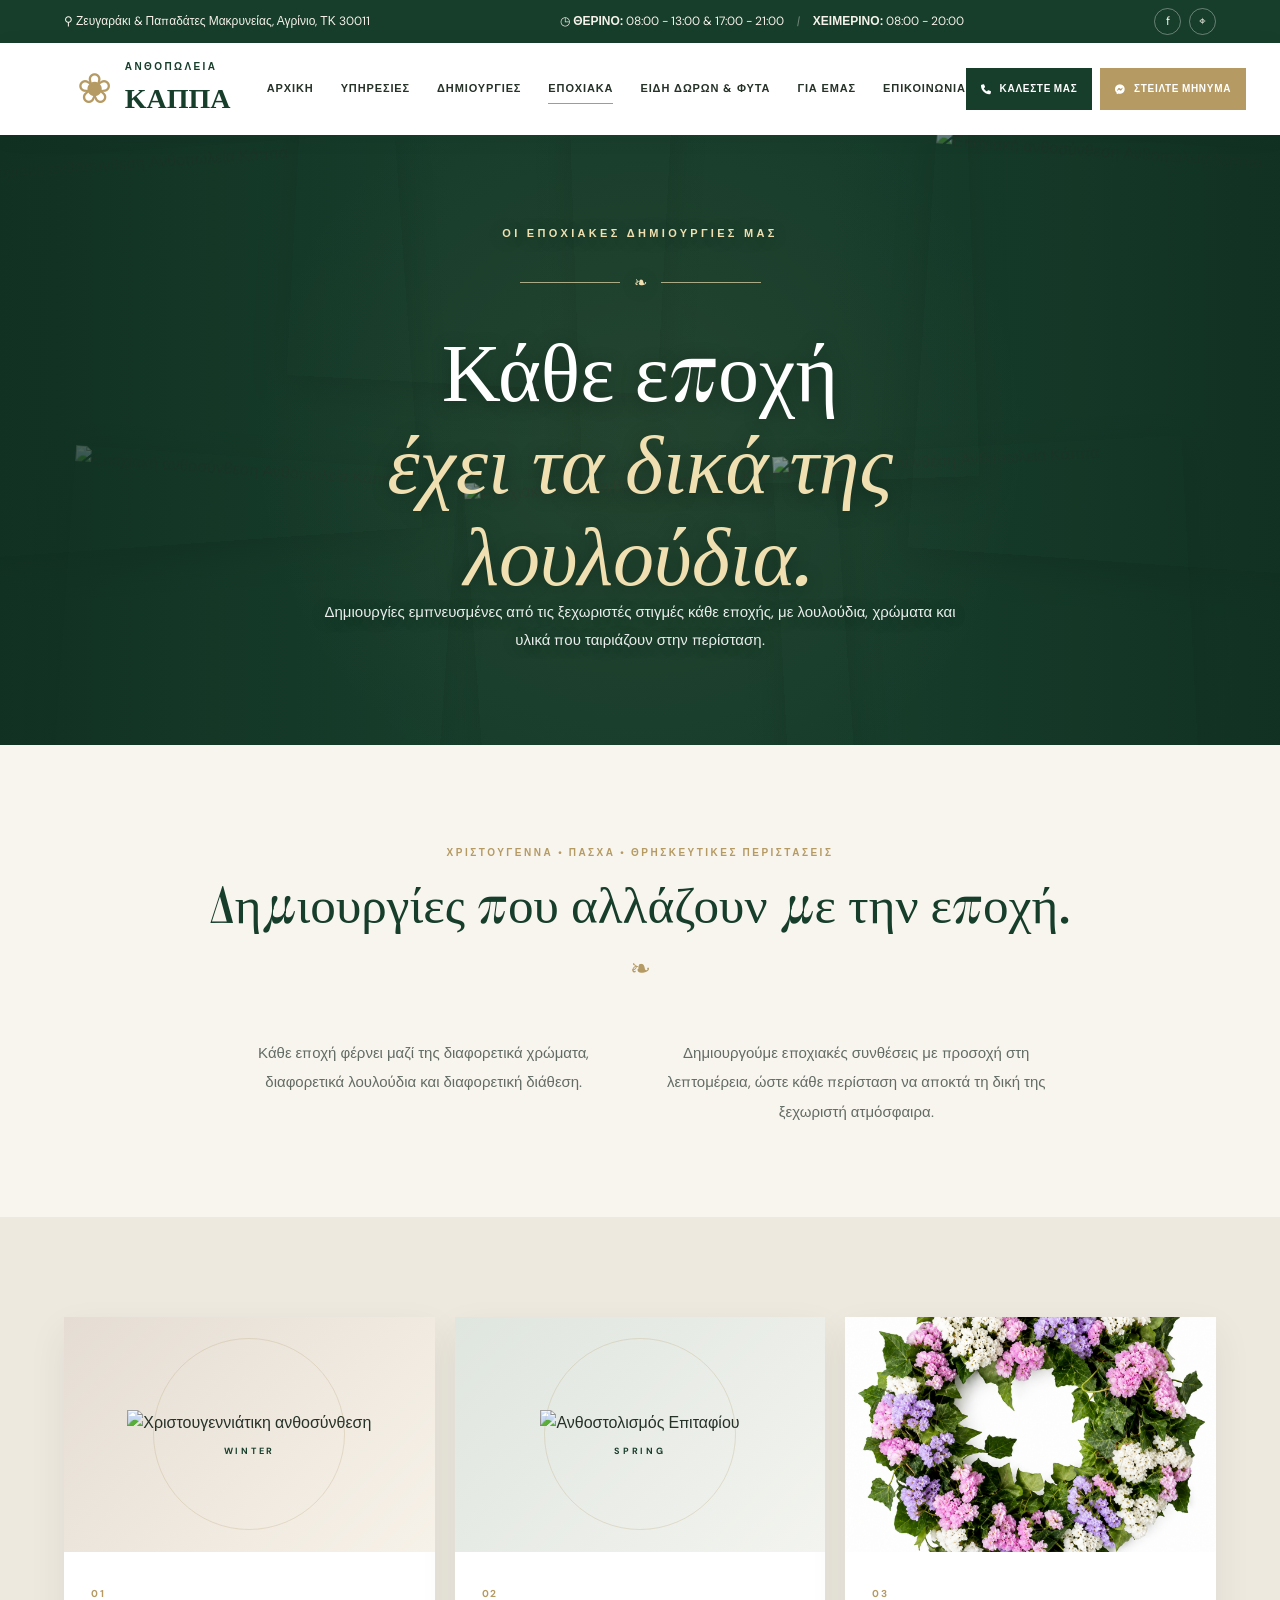
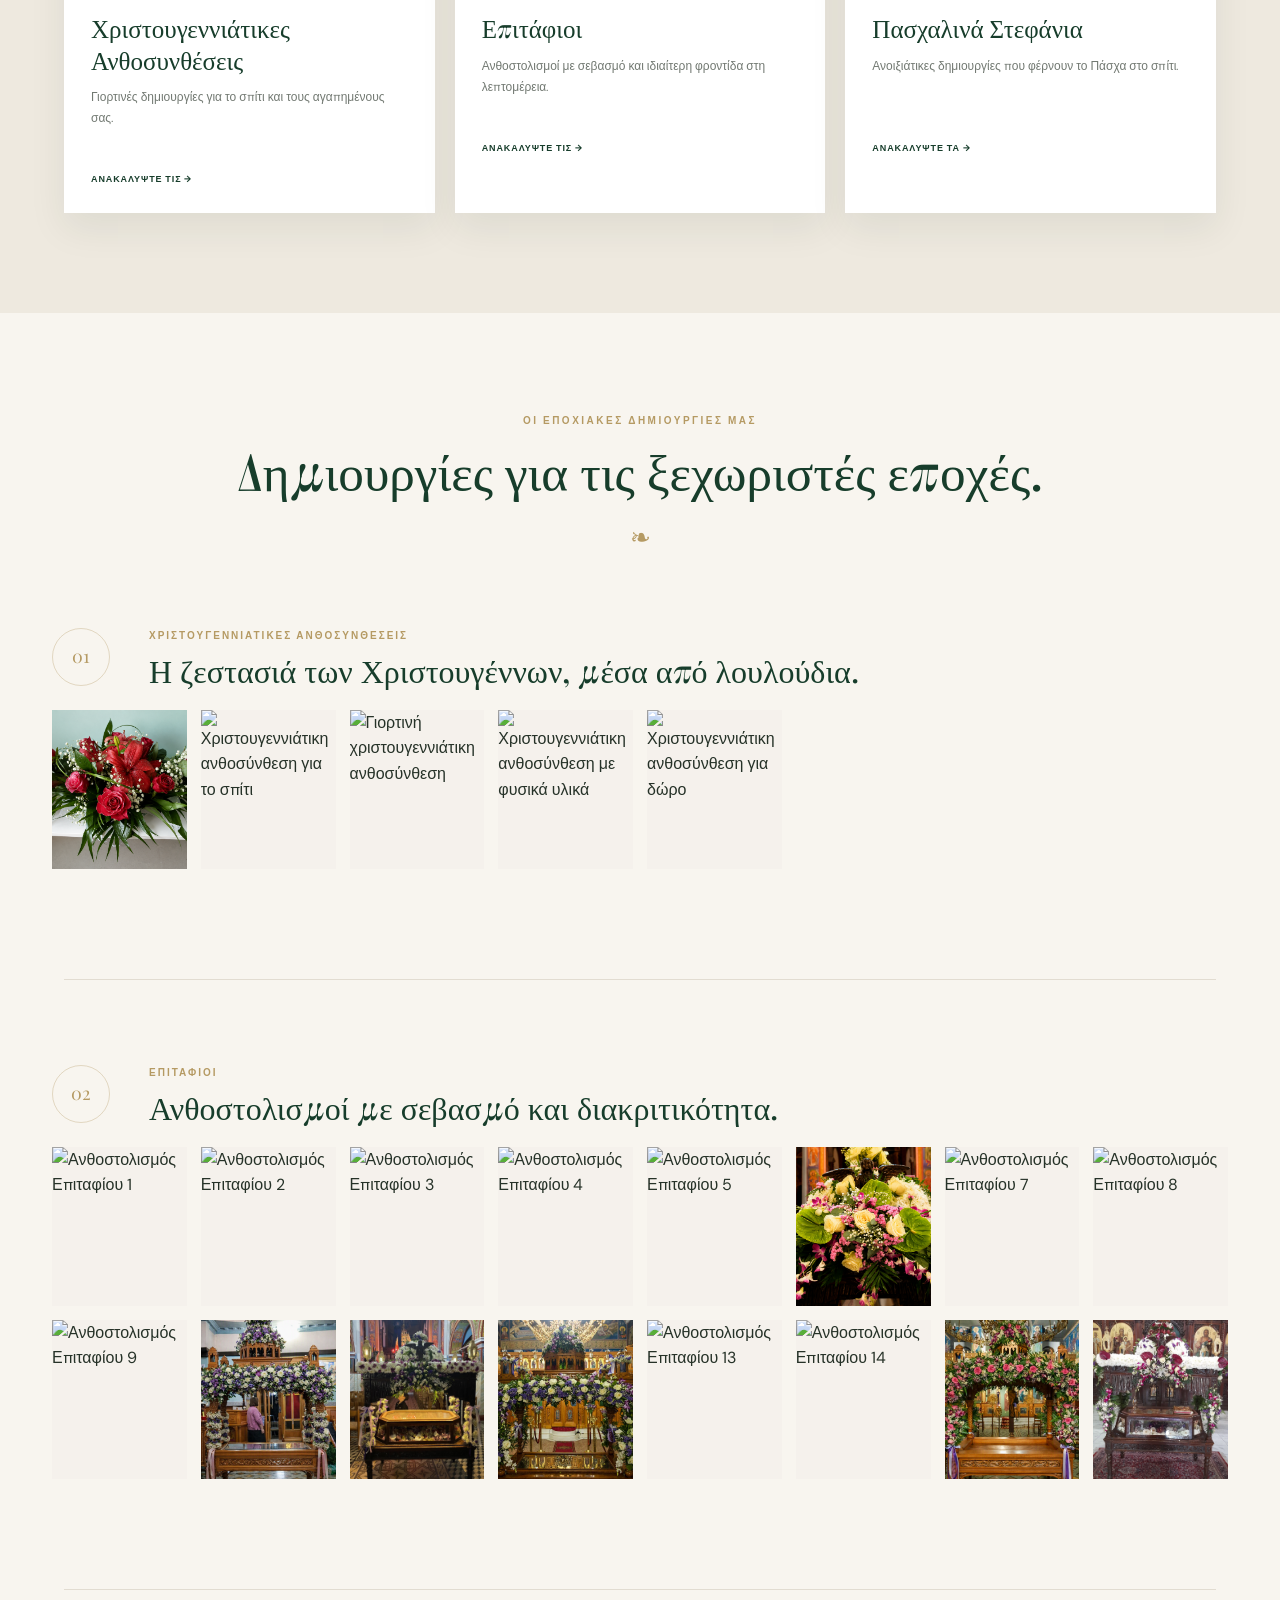
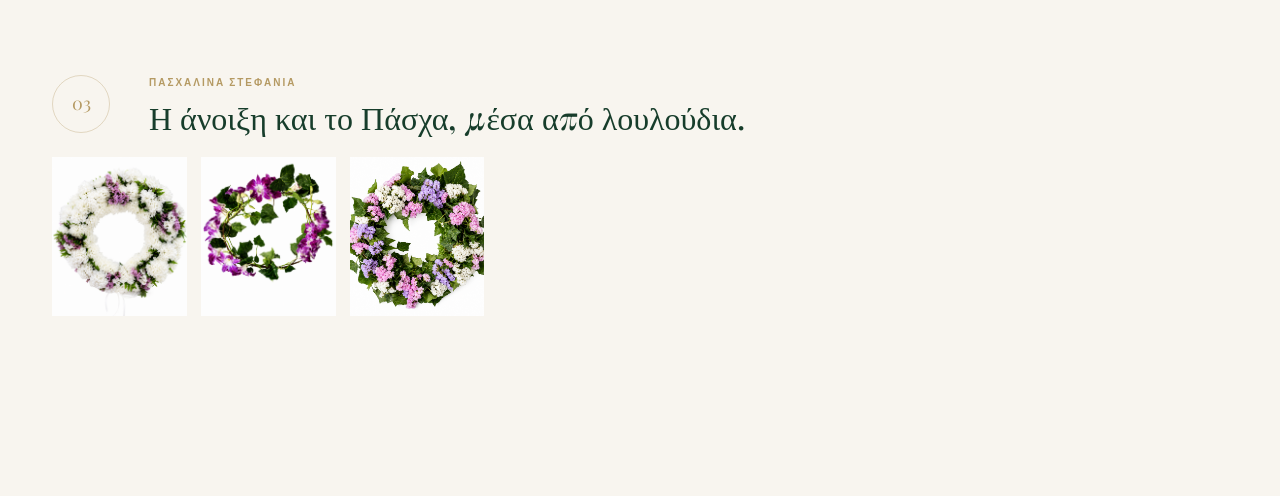
==== commit 13d3b76d: "Update seasonal.html" ====
--- a/anthopoleia-kappa-clean/seasonal.html
+++ b/anthopoleia-kappa-clean/seasonal.html
@@ -853,79 +853,79 @@
 
             <div class="season-photo">
                 <img
-                    src="images/EPITAPHS!/epitaph-01.png"
-                    alt="Ανθοστολισμός Επιταφίου 01"
-                    loading="lazy"
-                >
-            </div>
-
-            <div class="season-photo">
-                <img
-                    src="images/EPITAPHS!/epitaph-02.png"
-                    alt="Ανθοστολισμός Επιταφίου 02"
-                    loading="lazy"
-                >
-            </div>
-
-            <div class="season-photo">
-                <img
-                    src="images/EPITAPHS!/epitaph-03.png"
-                    alt="Ανθοστολισμός Επιταφίου 03"
-                    loading="lazy"
-                >
-            </div>
-
-            <div class="season-photo">
-                <img
-                    src="images/EPITAPHS!/epitaph-04.png"
-                    alt="Ανθοστολισμός Επιταφίου 04"
-                    loading="lazy"
-                >
-            </div>
-
-            <div class="season-photo">
-                <img
-                    src="images/EPITAPHS!/epitaph-05.png"
-                    alt="Ανθοστολισμός Επιταφίου 05"
-                    loading="lazy"
-                >
-            </div>
-
-            <div class="season-photo">
-                <img
-                    src="images/EPITAPHS!/epitaph-06.png"
-                    alt="Ανθοστολισμός Επιταφίου 06"
-                    loading="lazy"
-                >
-            </div>
-
-            <div class="season-photo">
-                <img
-                    src="images/EPITAPHS!/epitaph-07.png"
-                    alt="Ανθοστολισμός Επιταφίου 07"
-                    loading="lazy"
-                >
-            </div>
-
-            <div class="season-photo">
-                <img
-                    src="images/EPITAPHS!/epitaph-08.png"
-                    alt="Ανθοστολισμός Επιταφίου 08"
-                    loading="lazy"
-                >
-            </div>
-
-            <div class="season-photo">
-                <img
-                    src="images/EPITAPHS!/epitaph-09.png"
-                    alt="Ανθοστολισμός Επιταφίου 09"
-                    loading="lazy"
-                >
-            </div>
-
-            <div class="season-photo">
-                <img
-                    src="images/EPITAPHS!/epitaph-10.png"
+                    src="images/epitaphs/epitaph-1.png"
+                    alt="Ανθοστολισμός Επιταφίου 1"
+                    loading="lazy"
+                >
+            </div>
+
+            <div class="season-photo">
+                <img
+                    src="images/epitaphs/epitaph-2.png"
+                    alt="Ανθοστολισμός Επιταφίου 2"
+                    loading="lazy"
+                >
+            </div>
+
+            <div class="season-photo">
+                <img
+                    src="images/epitaphs/epitaph-3.png"
+                    alt="Ανθοστολισμός Επιταφίου 3"
+                    loading="lazy"
+                >
+            </div>
+
+            <div class="season-photo">
+                <img
+                    src="images/epitaphs/epitaph-4.png"
+                    alt="Ανθοστολισμός Επιταφίου 4"
+                    loading="lazy"
+                >
+            </div>
+
+            <div class="season-photo">
+                <img
+                    src="images/epitaphs/epitaph-5.png"
+                    alt="Ανθοστολισμός Επιταφίου 5"
+                    loading="lazy"
+                >
+            </div>
+
+            <div class="season-photo">
+                <img
+                    src="images/epitaphs/epitaph-6.png"
+                    alt="Ανθοστολισμός Επιταφίου 6"
+                    loading="lazy"
+                >
+            </div>
+
+            <div class="season-photo">
+                <img
+                    src="images/epitaphs/epitaph-7.png"
+                    alt="Ανθοστολισμός Επιταφίου 7"
+                    loading="lazy"
+                >
+            </div>
+
+            <div class="season-photo">
+                <img
+                    src="images/epitaphs/epitaph-8.png"
+                    alt="Ανθοστολισμός Επιταφίου 8"
+                    loading="lazy"
+                >
+            </div>
+
+            <div class="season-photo">
+                <img
+                    src="images/epitaphs/epitaph-9.png"
+                    alt="Ανθοστολισμός Επιταφίου 9"
+                    loading="lazy"
+                >
+            </div>
+
+            <div class="season-photo">
+                <img
+                    src="images/epitaphs/epitaph-10.png"
                     alt="Ανθοστολισμός Επιταφίου 10"
                     loading="lazy"
                 >
@@ -933,7 +933,7 @@
 
             <div class="season-photo">
                 <img
-                    src="images/EPITAPHS!/epitaph-11.png"
+                    src="images/epitaphs/epitaph-11.png"
                     alt="Ανθοστολισμός Επιταφίου 11"
                     loading="lazy"
                 >
@@ -941,7 +941,7 @@
 
             <div class="season-photo">
                 <img
-                    src="images/EPITAPHS!/epitaph-12.png"
+                    src="images/epitaphs/epitaph-12.png"
                     alt="Ανθοστολισμός Επιταφίου 12"
                     loading="lazy"
                 >
@@ -949,7 +949,7 @@
 
             <div class="season-photo">
                 <img
-                    src="images/EPITAPHS!/epitaph-13.png"
+                    src="images/epitaphs/epitaph-13.png"
                     alt="Ανθοστολισμός Επιταφίου 13"
                     loading="lazy"
                 >
@@ -957,7 +957,7 @@
 
             <div class="season-photo">
                 <img
-                    src="images/EPITAPHS!/epitaph-14.png"
+                    src="images/epitaphs/epitaph-14.png"
                     alt="Ανθοστολισμός Επιταφίου 14"
                     loading="lazy"
                 >
@@ -965,7 +965,7 @@
 
             <div class="season-photo">
                 <img
-                    src="images/EPITAPHS!/epitaph-15.png"
+                    src="images/epitaphs/epitaph-15.png"
                     alt="Ανθοστολισμός Επιταφίου 15"
                     loading="lazy"
                 >
@@ -973,7 +973,7 @@
 
             <div class="season-photo">
                 <img
-                    src="images/EPITAPHS!/epitaph-16.png"
+                    src="images/epitaphs/epitaph-16.png"
                     alt="Ανθοστολισμός Επιταφίου 16"
                     loading="lazy"
                 >
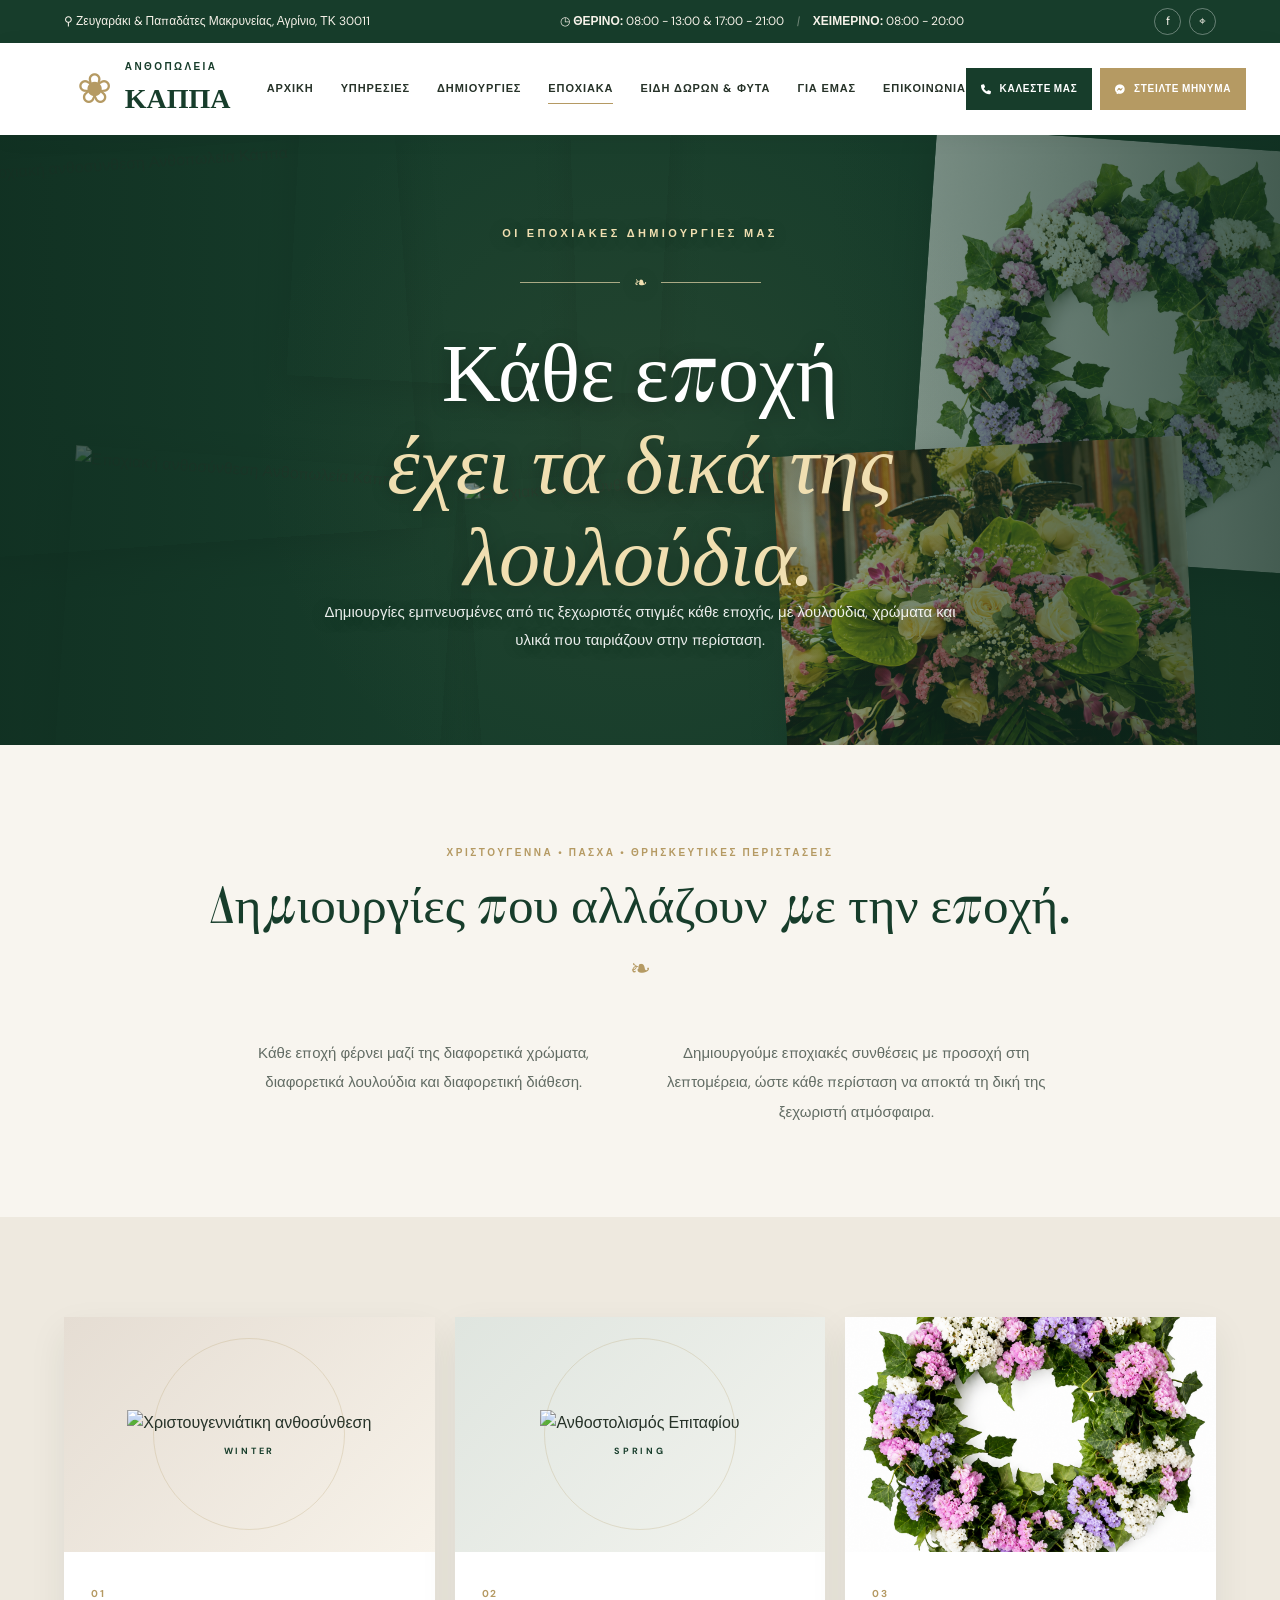
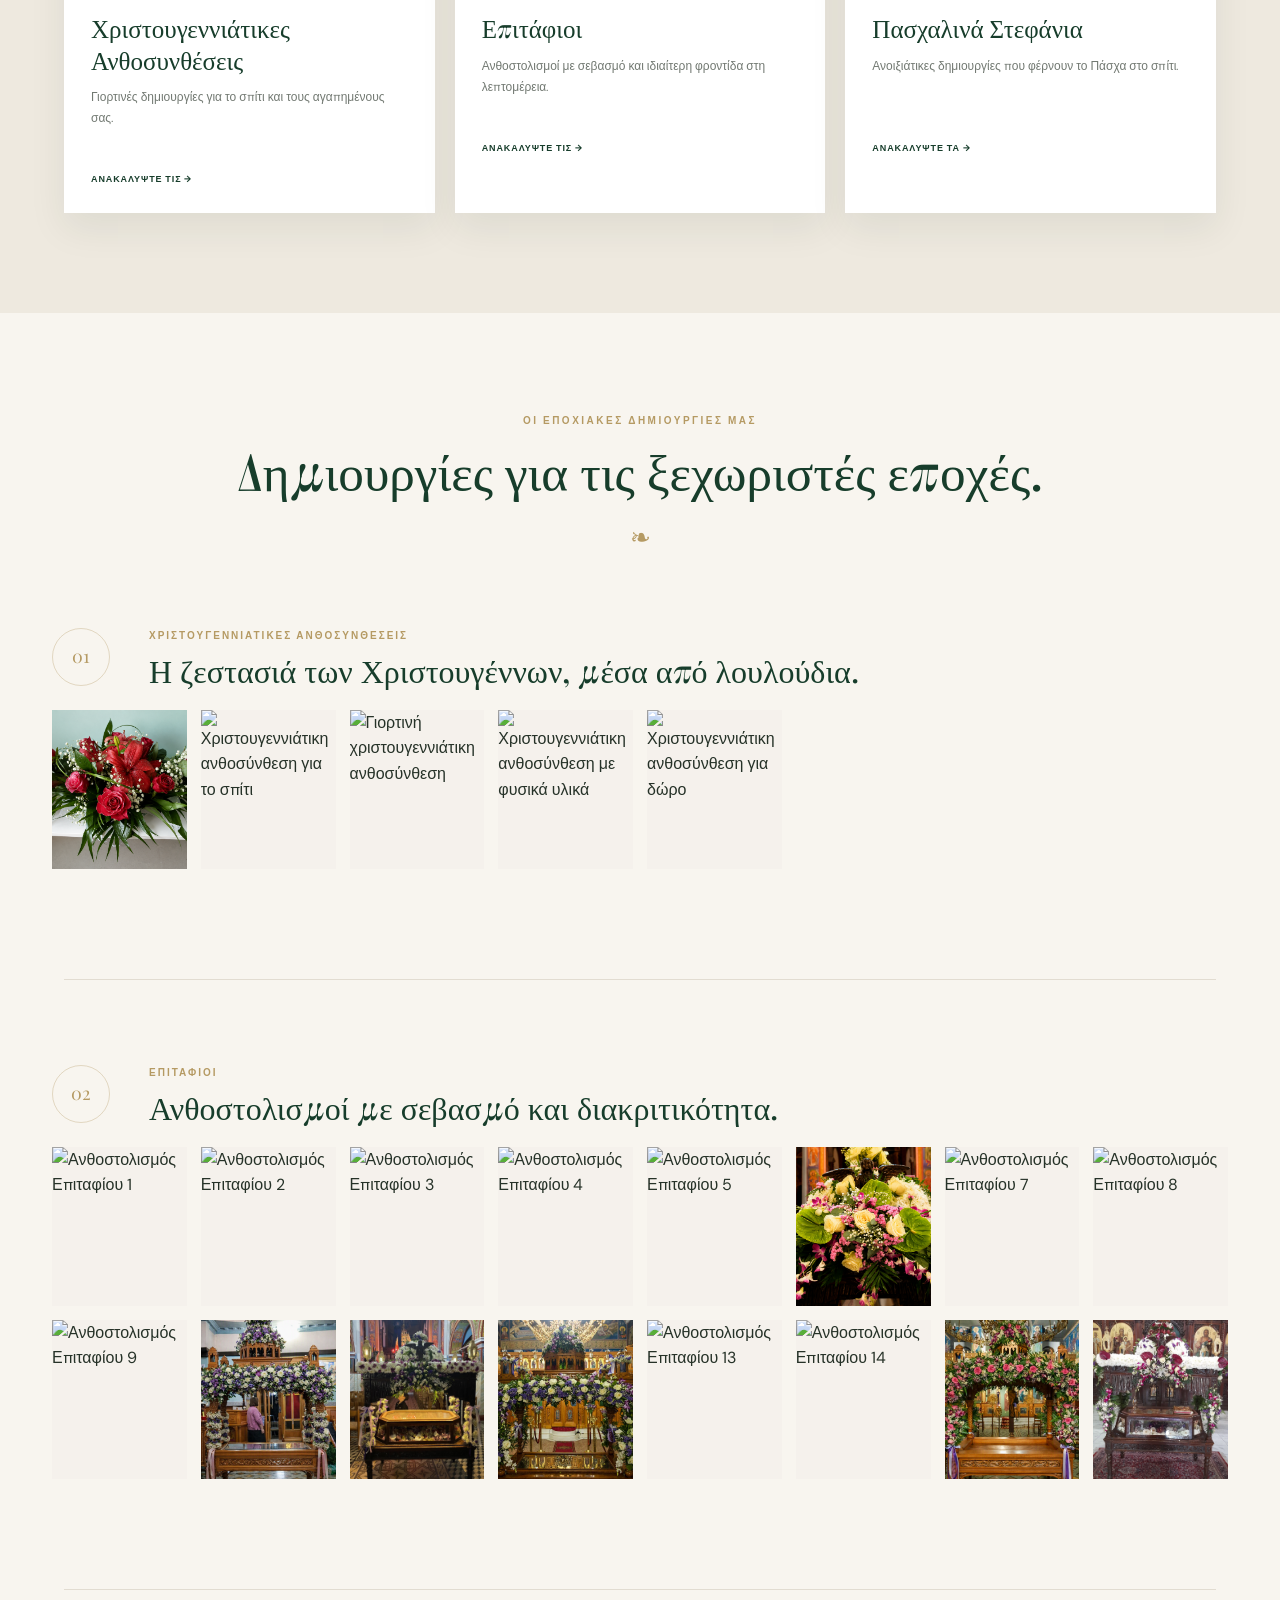
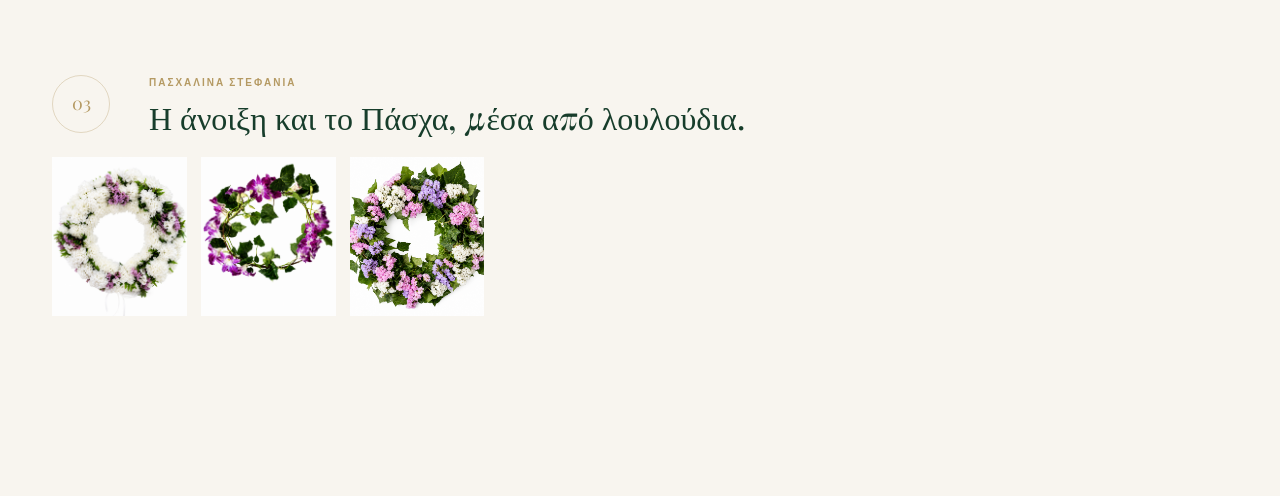
==== commit 5a859905: "Update seasonal.html" ====
--- a/anthopoleia-kappa-clean/seasonal.html
+++ b/anthopoleia-kappa-clean/seasonal.html
@@ -569,7 +569,7 @@
                 <div class="season-card-art">
 
                     <img
-                        src="images/EPITAPHS!/epitaph-05.png"
+                        src="images/EPITAPHS!/epitaph-5.png"
                         alt="Ανθοστολισμός Επιταφίου"
                     >
 
